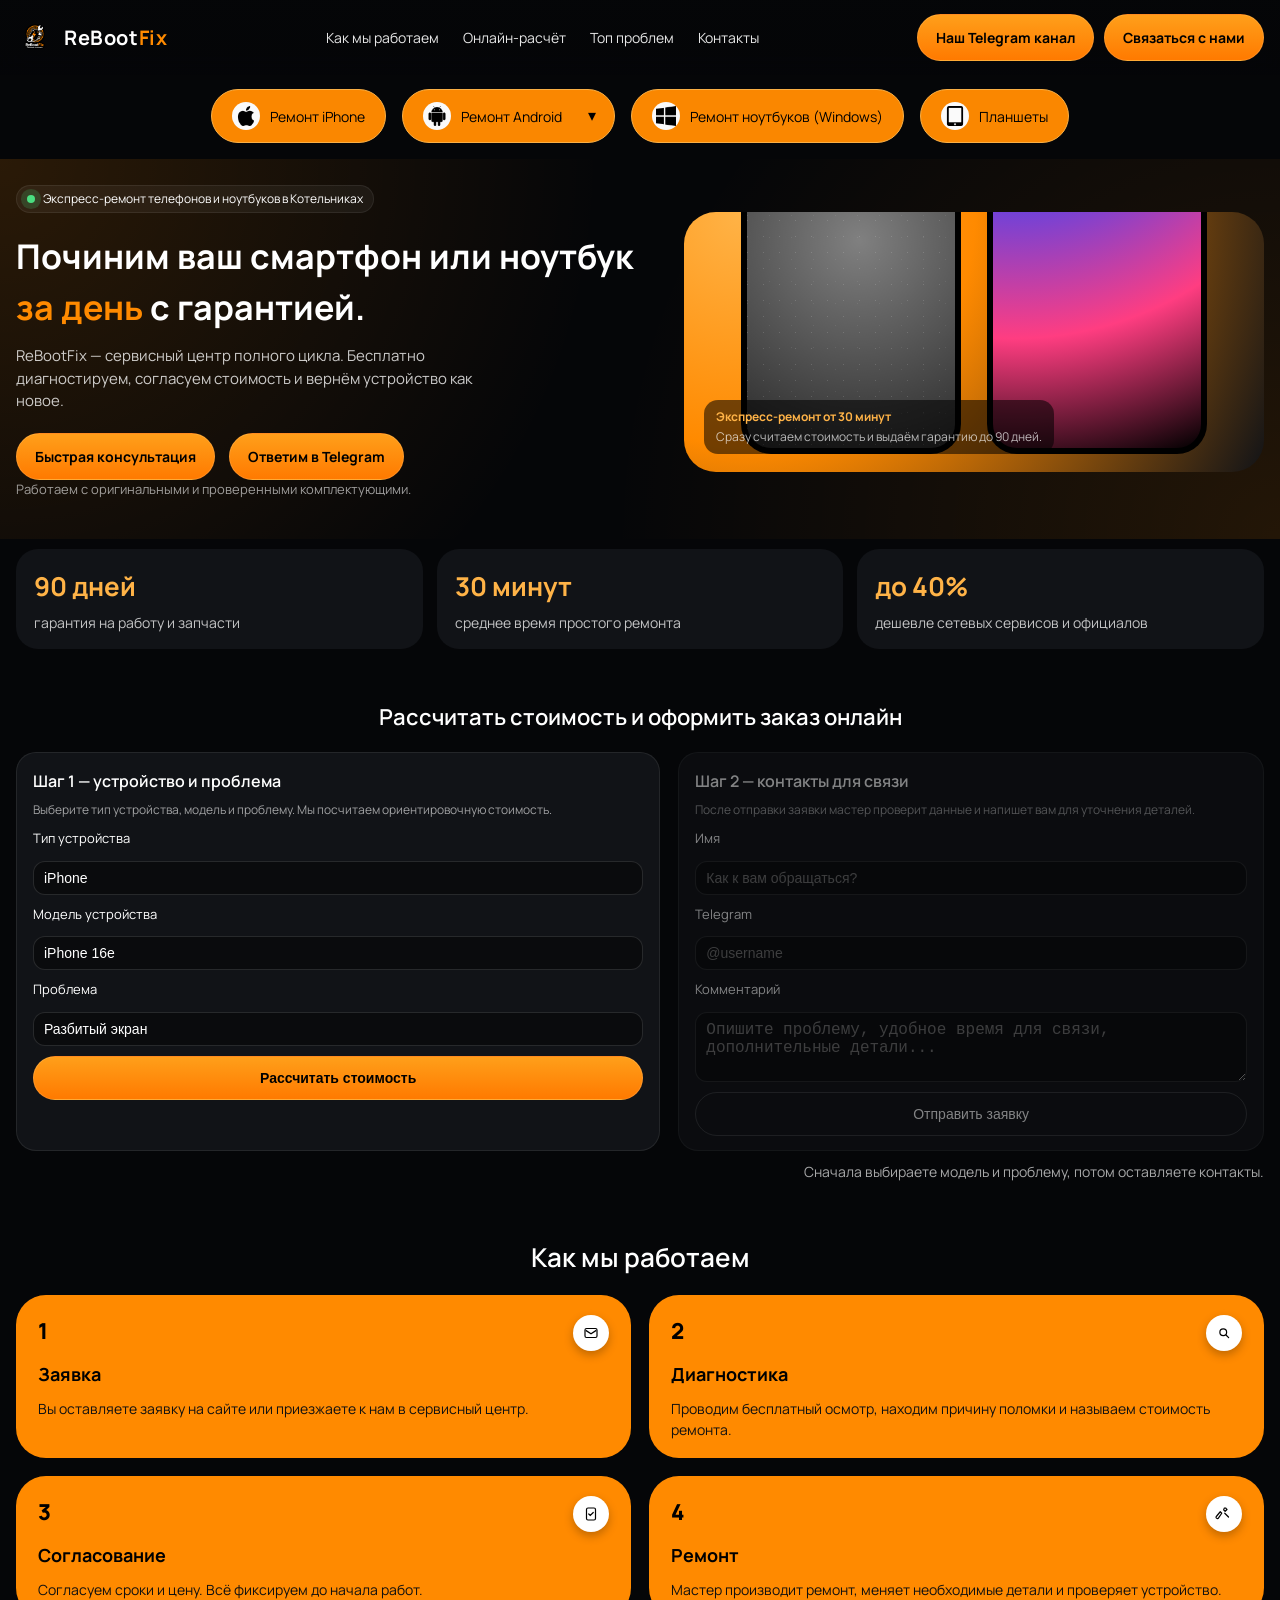
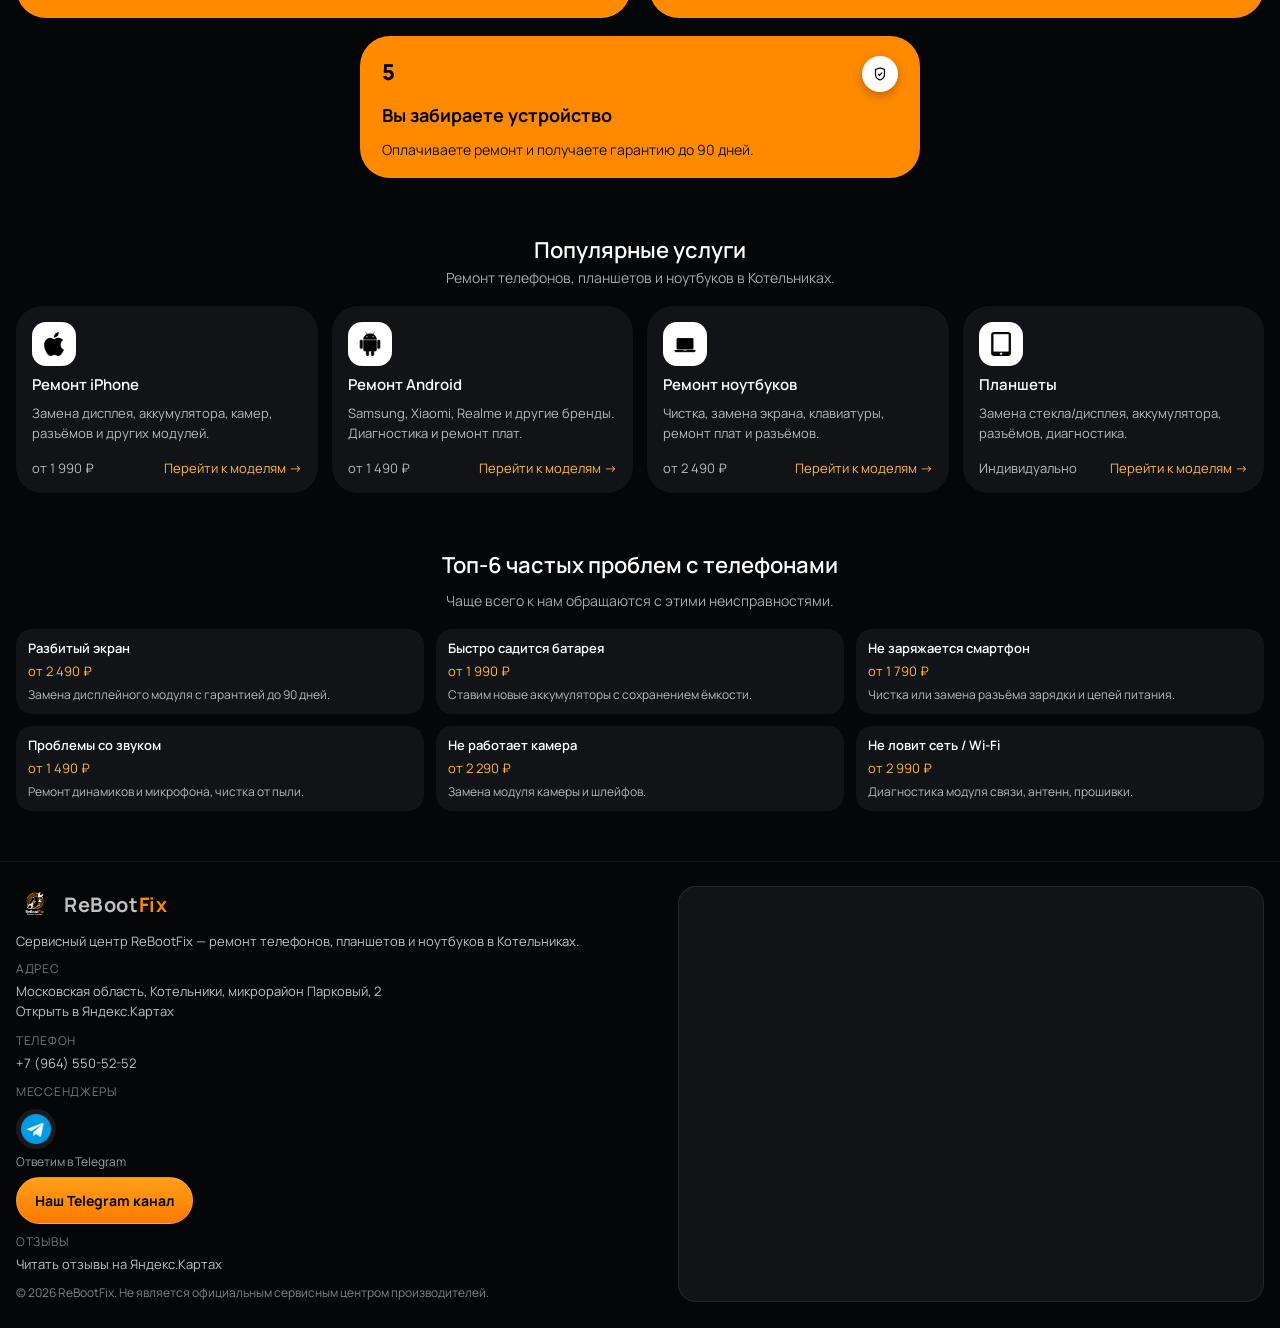
==== index.html @ cfbf6263 "Add files via upload" ====
<!DOCTYPE html>

<html lang="ru">
<head>
    <meta name="viewport" content="width=device-width, initial-scale=1, viewport-fit=cover"> <meta charset="utf-8"/> <title>ReBootFix — ремонт техники в Котельниках</title> <meta content="width=device-width, initial-scale=1" name="viewport"/>
    <link rel="preconnect" href="https://fonts.googleapis.com">
    <link rel="preconnect" href="https://fonts.gstatic.com" crossorigin>
    <link href="https://fonts.googleapis.com/css2?family=Manrope:wght@400;500;600;700;800&display=swap" rel="stylesheet">
    <link href="style_edited.css" rel="stylesheet"/>
</head>
<body class="page"> <header class="header"> <div class="container header__inner">
<a class="logo" href="index.html"> <div class="logo__icon"> <img alt="ReBootFix" src="logo-rebootfix-black.png" class="header__logo-img"/> </div> <div class="logo__text">ReBoot<span>Fix</span></div>
</a> <nav class="nav"> <a class="nav__link" href="#steps">Как мы работаем</a> <a class="nav__link" href="#order">Онлайн-расчёт</a> <a class="nav__link" href="#issues">Топ проблем</a> <a class="nav__link" href="#contacts">Контакты</a> </nav> <div class="header__actions"> <a class="btn btn--primary" href="https://t.me/ReBootFix" rel="noopener" target="_blank">Наш Telegram канал</a> <a class="btn btn--primary" href="#contacts">Связаться с нами</a> </div> </div>
</header> <!-- ЧИПСЫ РАЗДЕЛОВ -->
<div class="chips">
<div class="container">
<div class="chips__scroll">
<a class="chip" href="iphone.html"><span class="chip__icon"><img alt="" class="chip__img" src="icon-apple.png"/></span>Ремонт iPhone</a>
<div class="chip chip--dropdown" id="androidChip" role="navigation" aria-label="Ремонт Android">
  <a class="chip__main" href="android.html">
    <span class="chip__icon"><img alt="" class="chip__img" src="icon-android.png"/></span>
    Ремонт Android
  </a>
  <button class="chip__toggle" type="button" aria-haspopup="true" aria-expanded="false" aria-controls="androidChipMenu">▾</button>
  <div class="chip__menu" id="androidChipMenu" aria-hidden="true">
    <a class="chip__item" href="android.html?brand=samsung">Samsung</a>
    <a class="chip__item" href="android.html?brand=honor">Honor</a>
    <a class="chip__item" href="android.html?brand=xiaomi">Xiaomi</a>
    <a class="chip__item" href="android.html?brand=huawei">Huawei</a>
  </div>
</div>
<a class="chip" href="laptops.html"><span class="chip__icon"><img alt="" class="chip__img" src="icon-windows2.png"/></span>Ремонт ноутбуков (Windows)</a>
<a class="chip" href="tablets.html"><span class="chip__icon"><img alt="" class="chip__img" src="icon-tablet2.png"/></span>Планшеты</a>
</div>
</div>
</div>
<!-- HERO -->
<section class="hero"> <div class="container hero__inner"> <div> <div class="hero__badge"> <span class="hero__badge-dot"></span> Экспресс-ремонт телефонов и ноутбуков в Котельниках </div> <h1> Починим ваш смартфон или ноутбук <span>за день</span> с гарантией. </h1> <p class="hero__text"> ReBootFix — сервисный центр полного цикла. Бесплатно диагностируем, согласуем стоимость и вернём устройство как новое. </p> <div class="hero__actions"> <a class="btn btn--primary" href="#order">Быстрая консультация</a> <a class="btn btn--primary tg-big-btn" href="https://t.me/ReBootFix" rel="noopener" target="_blank">Ответим в Telegram</a> </div> <p class="hero__note">Работаем с оригинальными и проверенными комплектующими.</p> </div> <div class="hero__image"> <div class="hero__phone-wrap"> <div class="phone phone--broken"> <div class="phone__screen"></div> <div class="phone__notch"></div> </div> <div class="phone phone--clean"> <div class="phone__screen"></div> <div class="phone__notch"></div> </div> </div> <div class="hero__badge-card"> <strong>Экспресс-ремонт от 30 минут</strong> <span>Сразу считаем стоимость и выдаём гарантию до 90 дней.</span> </div> </div> </div>
</section> <!-- STATS -->
<section class="stats"> <div class="container stats__grid"> <div class="stat"> <div class="stat__value">90 дней</div> <div class="stat__label">гарантия на работу и запчасти</div> </div> <div class="stat"> <div class="stat__value">30 минут</div> <div class="stat__label">среднее время простого ремонта</div> </div> <div class="stat"> <div class="stat__value">до 40%</div> <div class="stat__label">дешевле сетевых сервисов и официалов</div> </div> </div>
</section> <!-- ОНЛАЙН-РАСЧЁТ -->
<section class="section" id="order">
  <div class="container">
    <div class="section__header">
      <div class="section__title">Рассчитать стоимость и оформить заказ онлайн</div>
    </div>

    <div class="flex-2">
      <!-- Шаг 1 -->
      <div class="form-card">
        <div class="form-card__title">Шаг 1 — устройство и проблема</div>
        <p class="form-hint">Выберите тип устройства, модель и проблему. Мы посчитаем ориентировочную стоимость.</p>

        <div class="form-row">
          <label class="form-label" for="order-type">Тип устройства</label>
          <select class="select" id="order-type">
            <option value="iphone">iPhone</option>
            <option value="android">Android смартфон</option>
            <option value="laptop">Ноутбук (Windows)</option>
            <option value="tablet">Планшет</option>
          </select>
        </div>

        <div class="form-row">
          <label class="form-label" for="order-model">Модель устройства</label>
          <select class="select" id="order-model"></select>
        </div>

        <div class="form-row">
          <label class="form-label" for="order-problem">Проблема</label>
          <select class="select" id="order-problem">
            <option value="screen">Разбитый экран</option>
            <option value="battery">Быстро садится батарея</option>
            <option value="port">Не заряжается / разъём</option>
            <option value="sound">Проблемы со звуком</option>
            <option value="other">Другое</option>
          </select>
        </div>

        <div class="form-row">
          <button class="btn btn--primary" id="order-calc-btn">Рассчитать стоимость</button>
          <div class="form-result" id="order-price-text"></div>
        </div>
      </div>

      <!-- Шаг 2 -->
      <div class="form-card form-card--disabled" id="order-contact-card">
        <div class="form-card__title">Шаг 2 — контакты для связи</div>
        <p class="form-hint">После отправки заявки мастер проверит данные и напишет вам для уточнения деталей.</p>

        <div class="order-summary" id="order-summary"></div>

        <form id="order-contact-form">
          <div class="form-row">
            <label class="form-label" for="order-name">Имя</label>
            <input class="input" id="order-name" placeholder="Как к вам обращаться?" />
          </div>

          <div class="form-row">
            <label class="form-label" for="order-telegram">Telegram</label>
            <input class="input" id="order-telegram" placeholder="@username" autocomplete="off" inputmode="text" />
          </div>

          <div class="form-row">
            <label class="form-label" for="order-comment">Комментарий</label>
            <textarea id="order-comment" placeholder="Опишите проблему, удобное время для связи, дополнительные детали..."></textarea>
          </div>

          <div class="form-row">
            <button class="btn btn--outline" id="order-submit-btn">Отправить заявку</button>
            <div class="order-success" id="order-success">Заявка передана мастеру. Мы свяжемся с вами в ближайшее время.</div>
          </div>
        </form>
      </div>
    </div>

    <div class="order-subnote"><span>Сначала выбираете модель и проблему, потом оставляете контакты.</span></div>
  </div>
</section>
<!-- КАК МЫ РАБОТАЕМ -->
<section class="section section-steps" id="steps"> <div class="container"> <div class="section__header"> <div class="section__title">Как мы работаем</div> </div> <div class="steps-grid"> <div class="step-card"> <div class="step-card__top"> <span>1</span> <div class="step-card__icon"> <svg viewbox="0 0 24 24"> <rect fill="none" height="12" rx="2" stroke-width="1.6" width="16" x="4" y="6"></rect> <path d="M5 8.5 12 13l7-4.5" fill="none" stroke-width="1.6"></path> </svg> </div> </div> <div class="step-card__title">Заявка</div> <div class="step-card__text"> Вы оставляете заявку на сайте или приезжаете к нам в сервисный центр. </div> </div> <div class="step-card"> <div class="step-card__top"> <span>2</span> <div class="step-card__icon"> <svg viewbox="0 0 24 24"> <circle cx="11" cy="11" fill="none" r="4.5" stroke-width="1.6"></circle> <path d="m15 15 3.2 3.2" fill="none" stroke-linecap="round" stroke-width="1.6"></path> </svg> </div> </div> <div class="step-card__title">Диагностика</div> <div class="step-card__text"> Проводим бесплатный осмотр, находим причину поломки и называем стоимость ремонта. </div> </div> <div class="step-card"> <div class="step-card__top"> <span>3</span> <div class="step-card__icon"> <svg viewbox="0 0 24 24"> <rect fill="none" height="16" rx="2" stroke-width="1.6" width="12" x="6" y="4"></rect> <path d="m9 12 2 2 4-4" fill="none" stroke-linecap="round" stroke-width="1.6"></path> </svg> </div> </div> <div class="step-card__title">Согласование</div> <div class="step-card__text"> Согласуем сроки и цену. Всё фиксируем до начала работ. </div> </div> <div class="step-card"> <div class="step-card__top"> <span>4</span> <div class="step-card__icon"> <svg viewbox="0 0 24 24"> <path d="M14.5 4.5 16 6l-2.5 2.5-2-2L12.5 4h2zM7 9l2 2-4.5 6.5a1.5 1.5 0 0 1-2.1.3l-.7-.7a1.5 1.5 0 0 1 .3-2.1L7 9z" fill="none" stroke-linejoin="round" stroke-width="1.6"></path> <path d="M13 11 18 16" fill="none" stroke-linecap="round" stroke-width="1.6"></path> </svg> </div> </div> <div class="step-card__title">Ремонт</div> <div class="step-card__text"> Мастер производит ремонт, меняет необходимые детали и проверяет устройство. </div> </div> <div class="step-card"> <div class="step-card__top"> <span>5</span> <div class="step-card__icon"> <svg viewbox="0 0 24 24"> <path d="M12 4 6 6v6.5c0 3.1 2.1 5.9 6 7.5 3.9-1.6 6-4.4 6-7.5V6L12 4z" fill="none" stroke-width="1.6"></path> <path d="m9.5 12.2 1.7 1.7 3.3-3.3" fill="none" stroke-linecap="round" stroke-width="1.6"></path> </svg> </div> </div> <div class="step-card__title">Вы забираете устройство</div> <div class="step-card__text"> Оплачиваете ремонт и получаете гарантию до 90 дней. </div> </div> </div> </div>
</section> <!-- ПОПУЛЯРНЫЕ УСЛУГИ -->
<section class="section section--popular">
<div class="container">
<div class="section__header">
<div>
<div class="section__title">Популярные услуги</div>
<div class="section__subtitle">Ремонт телефонов, планшетов и ноутбуков в Котельниках.</div>
</div>
</div>
<div class="grid-4">
<div class="card">
<div aria-hidden="true" class="card__icon card__icon--logo"><img alt="" class="card__img" src="icon-apple.png"/></div>
<div class="card__title">Ремонт iPhone</div>
<div class="card__text">Замена дисплея, аккумулятора, камер, разъёмов и других модулей.</div>
<div class="card__footer">
<span>от 1 990 ₽</span>
<a class="card__link" href="iphone.html">Перейти к моделям →</a>
</div>
</div>
<div class="card">
<div aria-hidden="true" class="card__icon card__icon--logo"><img alt="" class="card__img" src="icon-android.png"/></div>
<div class="card__title">Ремонт Android</div>
<div class="card__text">Samsung, Xiaomi, Realme и другие бренды. Диагностика и ремонт плат.</div>
<div class="card__footer">
<span>от 1 490 ₽</span>
<a class="card__link" href="android.html">Перейти к моделям →</a>
</div>
</div>
<div class="card">
<div aria-hidden="true" class="card__icon card__icon--logo"><img alt="" class="card__img" src="icon-laptop.png"/></div>
<div class="card__title">Ремонт ноутбуков</div>
<div class="card__text">Чистка, замена экрана, клавиатуры, ремонт плат и разъёмов.</div>
<div class="card__footer">
<span>от 2 490 ₽</span>
<a class="card__link" href="laptops.html">Перейти к моделям →</a>
</div>
</div>
<div class="card">
<div aria-hidden="true" class="card__icon card__icon--logo"><img alt="" class="card__img" src="icon-tablet2.png"/></div>
<div class="card__title">Планшеты</div>
<div class="card__text">Замена стекла/дисплея, аккумулятора, разъёмов, диагностика.</div>
<div class="card__footer">
<span>Индивидуально</span>
<a class="card__link" href="tablets.html">Перейти к моделям →</a>
</div>
</div>
</div>
</div>
</section> <!-- ТОП-6 ПРОБЛЕМ -->
<section class="section" id="issues"> <div class="container"> <div class="section__header"> <div class="section__title">Топ-6 частых проблем с телефонами</div> <div class="section__subtitle">Чаще всего к нам обращаются с этими неисправностями.</div> </div> <div class="issues"> <div class="issue"> <div class="issue__title">Разбитый экран</div> <div class="issue__price">от 2 490 ₽</div> <div class="issue__note">Замена дисплейного модуля с гарантией до 90 дней.</div> </div> <div class="issue"> <div class="issue__title">Быстро садится батарея</div> <div class="issue__price">от 1 990 ₽</div> <div class="issue__note">Ставим новые аккумуляторы с сохранением ёмкости.</div> </div> <div class="issue"> <div class="issue__title">Не заряжается смартфон</div> <div class="issue__price">от 1 790 ₽</div> <div class="issue__note">Чистка или замена разъёма зарядки и цепей питания.</div> </div> <div class="issue"> <div class="issue__title">Проблемы со звуком</div> <div class="issue__price">от 1 490 ₽</div> <div class="issue__note">Ремонт динамиков и микрофона, чистка от пыли.</div> </div> <div class="issue"> <div class="issue__title">Не работает камера</div> <div class="issue__price">от 2 290 ₽</div> <div class="issue__note">Замена модуля камеры и шлейфов.</div> </div> <div class="issue"> <div class="issue__title">Не ловит сеть / Wi-Fi</div> <div class="issue__price">от 2 990 ₽</div> <div class="issue__note">Диагностика модуля связи, антенн, прошивки.</div> </div> </div> </div>
</section> <!-- FOOTER -->
<footer class="footer" id="contacts"> <div class="container footer__inner"> <div> <div class="logo"> <div class="logo__icon"> <img alt="ReBootFix" src="logo-rebootfix-black.png"/> </div> <div class="logo__text">ReBoot<span>Fix</span></div> </div> <div class="footer__row"> Сервисный центр ReBootFix — ремонт телефонов, планшетов и ноутбуков в Котельниках. </div> <div class="footer__row"> <span class="footer__label">Адрес</span><br/> Московская область, Котельники, микрорайон Парковый, 2<br/> <a href="https://yandex.ru/maps/org/rebootfix/221005671210?si=v9nre5a27yj263veqmcjpbkttr" target="_blank"> Открыть в Яндекс.Картах </a> </div> <div class="footer__row footer__contacts"> <div> <span class="footer__label">Телефон</span><br/> <a href="tel:+79645505252">+7 (964) 550-52-52</a> </div> <div> <span class="footer__label">Мессенджеры</span><br/> <div class="messengers-row"><a aria-label="Telegram" class="messenger" href="https://t.me/ReBootFix" target="_blank"><img alt="Telegram" src="icon-telegram.png"/></a></div><div class="messengers-note">Ответим в Telegram</div><div class="tgk-link"><a class="btn btn--primary" href="https://t.me/ReBootFix" rel="noopener" target="_blank">Наш Telegram канал</a></div> </div> <div> <span class="footer__label">Отзывы</span><br/> <a href="https://yandex.ru/maps/org/rebootfix/221005671210?si=v9nre5a27yj263veqmcjpbkttr" target="_blank"> Читать отзывы на Яндекс.Картах </a> </div> </div> <div class="footer__row" style="margin-top:10px;font-size:12px;color:rgba(255,255,255,0.5);"> © <span id="year"></span> ReBootFix. Не является официальным сервисным центром производителей. </div> </div> <div class="footer__map"> <iframe allowfullscreen="true" frameborder="0" height="260" src="https://yandex.ru/map-widget/v1/?ll=37.874329,55.658332&amp;z=17&amp;pt=37.874329,55.658332,pm2rdm&amp;l=map" style="border:0;" width="100%"> </iframe>
</div> </div></footer> <script src="device-data.js"></script>
<script>
  // year in footer
  document.getElementById('year').textContent = new Date().getFullYear();

  // active chip (visual only)
  document.querySelectorAll('.chip').forEach(function (chip) {
    chip.addEventListener('click', function () {
      document.querySelectorAll('.chip').forEach(function (c) {
        c.classList.remove('chip--active');
      });
      this.classList.add('chip--active');
    });
  });


  // Android chip dropdown (open on click on the whole chip)
  function setupAndroidChipDropdown(){
    var chip = document.getElementById('androidChip');
    if(!chip) return;
    var main = chip.querySelector('.chip__main');
    var toggle = chip.querySelector('.chip__toggle');
    var menu = chip.querySelector('.chip__menu');
    if(!main || !toggle || !menu) return;

    function open(){
      chip.classList.add('is-open');
      menu.classList.add('is-open');
      toggle.setAttribute('aria-expanded','true');
      menu.setAttribute('aria-hidden','false');
    }
    function close(){
      chip.classList.remove('is-open');
      menu.classList.remove('is-open');
      toggle.setAttribute('aria-expanded','false');
      menu.setAttribute('aria-hidden','true');
    }
    function isOpen(){
      return menu.classList.contains('is-open');
    }

    function onTriggerClick(e){
      if(e.target && e.target.closest && (e.target.closest('.chip__item') || e.target.closest('.chip__menu'))) return;
      // вместо перехода по ссылке — открываем список брендов
      e.preventDefault();
      e.stopPropagation();
      if(isOpen()) close(); else open();
    }

    main.addEventListener('click', onTriggerClick);
    toggle.addEventListener('click', onTriggerClick);

    // кликабельна вся область кнопки
    chip.addEventListener('click', function(e){
      if(e.target.closest('.chip__menu') || e.target.closest('.chip__item')) return;
      onTriggerClick(e);
    });

    document.addEventListener('click', function(e){
      if(!chip.contains(e.target)) close();
    });
    document.addEventListener('keydown', function(e){
      if(e.key === 'Escape') close();
    });
  }

  setupAndroidChipDropdown();
  // models for calculator (from device-data.js)
  function getDeviceOptions(type) {
    const d = window.DEVICE_DATA || {};

    if (type === 'iphone') {
      return (d.iphone && d.iphone.models || []).map(m => ({ value: m.modelKey, label: m.modelName }));
    }

    if (type === 'android') {
      const brands = ['samsung', 'honor', 'xiaomi', 'huawei'];
      const out = [];
      brands.forEach(bk => {
        const b = d[bk];
        (b && b.models || []).forEach(m => {
          out.push({ value: m.modelKey, label: (b.brand + ' ' + m.modelName) });
        });
      });
      return out;
    }

    if (type === 'tablet') {
      return (d.ipad && d.ipad.models || []).map(m => ({ value: m.modelKey, label: m.modelName }));
    }

    if (type === 'laptop') {
      return (d.laptops && d.laptops.models || []).map(m => ({ value: m.modelKey, label: m.modelName }));
    }

    return [];
  }

  const orderTypeEl = document.getElementById('order-type');
  const orderModelEl = document.getElementById('order-model');

  function refillModels() {
    if (!orderTypeEl || !orderModelEl) return;
    const opts = getDeviceOptions(orderTypeEl.value);
    orderModelEl.innerHTML = '';
    opts.forEach(o => {
      const op = document.createElement('option');
      op.value = o.value;
      op.textContent = o.label;
      orderModelEl.appendChild(op);
    });
  }

  document.addEventListener('DOMContentLoaded', function () {
    refillModels();
    if (orderTypeEl) orderTypeEl.addEventListener('change', refillModels);
  });

  const priceMap = {
    iphone: { screen: [4500, 9000], battery: [2500, 4500], port: [2500, 4000], sound: [2000, 3500], other: [2500, 7000] },
    android: { screen: [3500, 8000], battery: [2000, 4000], port: [2000, 3500], sound: [1800, 3000], other: [2000, 6500] },
    laptop: { screen: [6000, 14000], battery: [3500, 8000], port: [2500, 6000], sound: [2500, 4500], other: [3000, 12000] },
    tablet: { screen: [4000, 9000], battery: [2500, 5000], port: [2200, 3800], sound: [2000, 3200], other: [2500, 7000] }
  };

  const orderPriceText = document.getElementById('order-price-text');
  const orderContactCard = document.getElementById('order-contact-card');
  const orderSummary = document.getElementById('order-summary');

  document.getElementById('order-calc-btn')?.addEventListener('click', function (e) {
    e.preventDefault();

    const type = orderTypeEl.value;
    const model = orderModelEl.value;

    const problemEl = document.getElementById('order-problem');
    const problem = problemEl.value;
    const problemText = problemEl.options[problemEl.selectedIndex].text;

    const rangesForType = priceMap[type] || priceMap.iphone;
    const range = rangesForType[problem] || rangesForType.other;
    const [min, max] = range;

    orderPriceText.textContent = `Ориентировочная стоимость: от ${min.toLocaleString('ru-RU')} до ${max.toLocaleString('ru-RU')} ₽. Точную цену назовём после диагностики.`;
    orderContactCard.classList.remove('form-card--disabled');
    orderSummary.textContent = `Модель: ${model}. Проблема: ${problemText}.`;
  });

  const orderForm = document.getElementById('order-contact-form');
  const orderSuccess = document.getElementById('order-success');

  orderForm?.addEventListener('submit', function (e) {
    e.preventDefault();
    orderSuccess.style.display = 'block';
  });
</script> </body>
</html>
---- style_edited.css ----
:root {
      --bg-dark: #050608;
      --bg-dark-soft: #111317;
      --accent: #ff8a00;
      --accent-soft: #ffb347;
      --text-main: #ffffff;
      --border-soft: rgba(255, 255, 255, 0.08);
      --radius-pill: 999px;
      --shadow-soft: 0 16px 40px rgba(0, 0, 0, 0.45);
    }

    * { box-sizing: border-box; margin: 0; padding: 0; }

    body {
      font-family: "Manrope", system-ui, -apple-system, BlinkMacSystemFont, "Segoe UI", Roboto, Arial, sans-serif;
      background: var(--bg-dark);
      color: var(--text-main);
      line-height: 1.5;
    }

    img { max-width: 100%; display: block; }
    a   { color: inherit; text-decoration: none; }

    .container {
      width: 100%;
      max-width: 1280px;
      margin: 0 auto;
      padding: 0 20px;
    }

    .page { min-height: 100vh; }

    /* HEADER */

    .header {
      position: sticky;
      top: 0;
      z-index: 20;
      backdrop-filter: blur(16px);
      background: linear-gradient(to bottom, rgba(5,6,8,0.96), rgba(5,6,8,0.85));
      border-bottom: none;
      }

    .header__inner {
      display: flex;
      align-items: center;
      justify-content: space-between;
      padding: 14px 0;
      gap: 16px;
    }

    .logo {
      display: flex;
      align-items: center;
      gap: 10px;
      font-weight: 700;
      font-size: 20px;
      letter-spacing: 0.03em;
    }

    .logo__icon {
      width: 38px;
      height: 38px;
      border-radius: 12px;
      background: transparent;
      border: 2px solid #000;
      display: flex;
      align-items: center;
      justify-content: center;
      overflow: hidden;
    }

    .logo__icon img {
      width: 100%;
      height: 100%;
      object-fit: contain;
      /* лёгкая "обводка" вокруг логотипа на любом фоне */
      filter:
        drop-shadow(1px 0 0 #000)
        drop-shadow(-1px 0 0 #000)
        drop-shadow(0 1px 0 #000)
        drop-shadow(0 -1px 0 #000);
    }

    .logo__text span { color: var(--accent); }

    .nav {
      display: flex;
      align-items: center;
      gap: 20px;
      font-size: 14px;
    }

    .nav__link {
      padding: 6px 2px;
      position: relative;
      opacity: 0.9;
    }

    .nav__link::after {
      content: "";
      position: absolute;
      left: 0;
      bottom: 0;
      width: 100%;
      height: 2px;
      border-radius: 999px;
      background: var(--accent);
      transform: scaleX(0);
      transform-origin: center;
      transition: transform 0.2s ease;
    }

    .nav__link:hover::after { transform: scaleX(1); }

    .header__actions {
      display: flex;
      align-items: center;
      gap: 10px;
    }

    .btn {
      border: none;
      cursor: pointer;
      border-radius: var(--radius-pill);
      padding: 9px 20px;
      font-size: 14px;
      font-weight: 500;
      transition: all 0.18s ease-out;
      white-space: nowrap;
      display: inline-flex;
      align-items: center;
      justify-content: center;
    }

    /* убираем неровную подсветку при клике/фокусе (показываем только при hover) */
    .btn:focus { outline: none; box-shadow: none; }
    .btn:active { box-shadow: none; transform: none; }
    .btn:focus-visible { outline: 2px solid rgba(255,138,0,0.65); outline-offset: 2px; }

    .btn--primary {
      background: linear-gradient(135deg, var(--accent), var(--accent-soft));
      color: #000;
      border: 1px solid rgba(255, 138, 0, 0.55);
      box-shadow: none;
    }

    /* убираем неровную подсветку при клике/фокусе (показываем только при hover) */
    .btn:focus { outline: none; box-shadow: none; }
    .btn:active { box-shadow: none; transform: none; }
    .btn:focus-visible { outline: 2px solid rgba(255,138,0,0.65); outline-offset: 2px; }

    .btn--primary:hover {
      transform: translateY(-1px);
      box-shadow: 0 14px 36px rgba(255, 138, 0, 0.45);
    }

    .btn--outline {
      background: transparent;
      color: var(--text-main);
      border: 1px solid rgba(255,255,255,0.16);
    }

    .btn--outline:hover { background: rgba(255,255,255,0.06); }

    /* ОРАНЖЕВЫЕ РАЗДЕЛЫ (чипсы) */

    .chips {
      padding: 14px 0 8px;
      background: var(--bg-dark);
    }

    .chips__scroll {
      display: flex;
      gap: 16px;
      justify-content: center;
      flex-wrap: wrap;
      overflow-x: visible;
      padding-bottom: 8px;
      scrollbar-width: none;
    }

    @media (max-width: 720px){
      .chips__scroll{
        justify-content: flex-start;
        flex-wrap: nowrap;
        overflow-x: auto;
      }
    }

    .chips__scroll::-webkit-scrollbar { display: none; }

    .chip {
      display: inline-flex;
      align-items: center;
      gap: 10px;
      padding: 12px 20px;
      border-radius: 999px;
      background: var(--accent);
      border: 1px solid var(--accent-soft);
      font-size: 14px;
      white-space: nowrap;
      cursor: pointer;
      opacity: 0.98;
      color: #000;
      transition: all 0.18s ease-out;
      text-decoration: none;
      box-shadow: none;
    }

    /* Dropdown inside chip (Android) */
    .chip--dropdown{ position: relative; padding-right: 8px; }
    .chip--dropdown .chip__main{
      display:inline-flex;
      align-items:center;
      gap:10px;
      text-decoration:none;
      color:#000;
      padding: 0 6px 0 0;
    }
    .chip--dropdown .chip__toggle{
      border:0;
      background:transparent;
      cursor:pointer;
      font-size: 16px;
      line-height: 1;
      padding: 6px 10px;
      border-radius: 999px;
      color:#000;
    }
    .chip--dropdown .chip__toggle:hover{ background: rgba(0,0,0,.08); }
    .chip--dropdown .chip__menu{
      position:absolute;
      top: calc(100% + 10px);
      left: 0;
      min-width: 220px;
      padding: 8px;
      border-radius: 16px;
      background: rgba(15,15,18,.96);
      border: 1px solid rgba(255,255,255,.10);
      box-shadow: 0 18px 40px rgba(0,0,0,.45);
      display:none;
      z-index: 50;
    }
    .chip--dropdown .chip__menu.is-open{ display:block; }
    .chip--dropdown .chip__item{
      display:block;
      padding: 10px 12px;
      border-radius: 12px;
      color: #fff;
      text-decoration:none;
      font-weight: 700;
      font-size: 14px;
    }
    .chip--dropdown .chip__item:hover{ background: rgba(255,255,255,.08); }

    .chip:hover {
      transform: translateY(-1px);
      box-shadow: 0 10px 24px rgba(255,138,0,0.5);
    }

    .chip--active {
      transform: translateY(-1px);
      box-shadow: 0 10px 24px rgba(255,138,0,0.7);
    }

.chip__icon {
  width: 28px;
  height: 28px;
  border-radius: 50%;
  background: #ffffff;
  display: flex;
  align-items: center;
  justify-content: center;
}

.chip__icon svg {
  width: 16px;
  height: 16px;
  display: block;
}


    /* HERO */

    .hero {
      padding: 26px 0 40px;
      background: radial-gradient(circle at top left, rgba(255,138,0,0.15), transparent 45%),
                  radial-gradient(circle at bottom right, rgba(255,138,0,0.12), transparent 50%),
                  var(--bg-dark);
    }

    .hero__inner {
      display: grid;
      grid-template-columns: minmax(0, 1.1fr) minmax(0, 1fr);
      gap: 30px;
      align-items: center;
    }

    .hero__badge {
      display: inline-flex;
      align-items: center;
      gap: 8px;
      padding: 4px 10px;
      border-radius: var(--radius-pill);
      background: rgba(255,255,255,0.05);
      border: 1px solid rgba(255,255,255,0.07);
      font-size: 12px;
    }

    .hero__badge-dot {
      width: 8px;
      height: 8px;
      border-radius: 999px;
      background: #4ade80;
      box-shadow: 0 0 0 6px rgba(74,222,128,0.18);
    }

    .hero h1 {
      margin-top: 18px;
      font-size: clamp(26px, 3vw, 34px);
      font-weight: 700;
    }

    .hero h1 span { color: var(--accent); }

    .hero__text {
      margin-top: 12px;
      font-size: 15px;
      color: rgba(255,255,255,0.78);
      max-width: 460px;
    }

    .hero__actions {
      margin-top: 20px;
      display: flex;
      align-items: center;
      gap: 14px;
      flex-wrap: wrap;
    }

    .hero__note {
      font-size: 13px;
      color: rgba(255,255,255,0.6);
    }

    .hero__pill {
      border-radius: var(--radius-pill);
      padding: 6px 12px;
      background: rgba(0,0,0,0.35);
      border: 1px solid rgba(255,255,255,0.08);
      font-size: 12px;
    }

    .hero__image {
      position: relative;
      border-radius: 32px;
      background: radial-gradient(circle at 10% 0, #ffb347, #ff8a00 40%, #111317 100%);
      padding: 30px 24px;
      box-shadow: none;
      overflow: hidden;
      min-height: 260px;
    }

    .hero__phone-wrap {
      position: absolute;
      inset: 18px 40px;
      display: flex;
      align-items: flex-end;
      justify-content: center;
      gap: 26px;
    }

    .phone {
      position: relative;
      width: 44%;
      max-width: 220px;
      aspect-ratio: 9/19;
      border-radius: 30px;
      background: #000;
      box-shadow: none;
      overflow: hidden;
    }

    .phone__screen {
      position: absolute;
      inset: 6px;
      border-radius: 24px;
      overflow: hidden;
    }

    .phone--broken .phone__screen::before {
      content: "";
      position: absolute;
      inset: 0;
      background:
        linear-gradient(135deg, rgba(255,255,255,0.15) 1px, transparent 0),
        linear-gradient(45deg, rgba(255,255,255,0.08) 1px, transparent 0),
        radial-gradient(circle at 30% 30%, rgba(255,255,255,0.5), transparent 55%);
      background-size: 16px 16px, 22px 22px, 180% 180%;
      mix-blend-mode: screen;
    }

    .phone--clean .phone__screen {
      background: radial-gradient(circle at 10% 0, #131927, #3044ff 32%, #ff3d81 70%, #000);
    }

    .phone__notch {
      position: absolute;
      top: 6px;
      left: 50%;
      transform: translateX(-50%);
      width: 40%;
      height: 8px;
      border-radius: 0 0 999px 999px;
      background: #000;
    }

    .hero__badge-card {
      position: absolute;
      bottom: 18px;
      left: 20px;
      padding: 8px 12px;
      border-radius: 14px;
      background: rgba(0,0,0,0.55);
      border: 1px solid rgba(255,255,255,0.12);
      font-size: 12px;
      display: flex;
      flex-direction: column;
      gap: 2px;
    }

    .hero__badge-card strong { color: var(--accent-soft); }
    .hero__badge-card span   { color: rgba(255,255,255,0.7); }

    /* STATS */

    .stats { padding: 10px 0 26px; }

    .stats__grid {
      display: grid;
      grid-template-columns: repeat(3, minmax(0,1fr));
      gap: 14px;
    }

    .stat {
      border-radius: 22px;
      background: var(--bg-dark-soft);
      padding: 18px 18px 16px;
      border: 1px solid rgba(255,255,255,0.08);
    }

    .stat__value {
      font-size: 26px;
      font-weight: 700;
      color: var(--accent-soft);
    }

    .stat__label {
      margin-top: 6px;
      font-size: 14px;
      color: rgba(255,255,255,0.75);
    }

    /* SECTION */

    section { scroll-margin-top: 80px; }

    .section {
      padding: 26px 0 30px;
    }

    .section__header {
      margin-bottom: 18px;
      display: flex;
      flex-direction: column;
      justify-content: center;
      align-items: center;
      gap: 8px;
      text-align: center;
    }

    .section__title {
      font-size: 22px;
      font-weight: 600;
      text-align: center;
    }

    .section__subtitle {
      font-size: 14px;
      color: rgba(255,255,255,0.65);
      text-align: center;
    }

    /* Specific note under the order cards (right-aligned under step 2) */
    .order-subnote {
      margin-top: 10px;
      font-size: 14px;
      color: rgba(255,255,255,0.65);
      text-align: right;
      display: flex;
      justify-content: flex-end;
    }
    .order-subnote > span {
      max-width: 560px; /* ~width of the right card on desktop */
    }

    /* POPULAR */

    .grid-4 {
      display: grid;
      grid-template-columns: repeat(4, minmax(0,1fr));
      gap: 14px;
    }

    .card {
      border-radius: 20px;
      padding: 16px 16px 14px;
      background: var(--bg-dark-soft);
      border: none;
      display: flex;
      flex-direction: column;
      gap: 8px;
      font-size: 14px;
    }

    .card__icon {
      width: 34px;
      height: 34px;
      border-radius: 14px;
      background: rgba(255,255,255,0.1);
      display: flex;
      align-items: center;
      justify-content: center;
    }

    .card__icon svg {
      width: 18px;
      height: 18px;
      display: block;
    }

    .card__title {
      font-weight: 600;
      font-size: 15px;
    }

    .card__text {
      font-size: 13px;
      color: rgba(255,255,255,0.7);
    }

    .card__footer {
      margin-top: 8px;
      display: flex;
      justify-content: space-between;
      align-items: center;
      font-size: 13px;
      color: rgba(255,255,255,0.7);
    }

    .card__link {
      font-size: 13px;
      color: var(--accent-soft);
      cursor: pointer;
    }

    /* КАК МЫ РАБОТАЕМ — ОРАНЖЕВЫЕ КАРТОЧКИ */

    .section-steps {
      background: var(--bg-dark);
      border-top: none;
      border-bottom: none;
      }

    .section-steps .section__title {
      font-size: 26px;
    }

    .steps-grid {
      display: grid;
      grid-template-columns: repeat(2, minmax(0,1fr));
      gap: 18px;
    }

    .step-card {
      background: var(--accent);
      color: #111111;
      border-radius: 30px;
      padding: 20px 22px 18px;
      box-shadow: none;
      display: flex;
      flex-direction: column;
      gap: 10px;
    }

    .step-card__top {
      display: flex;
      justify-content: space-between;
      align-items: flex-start;
      font-size: 14px;
      color: rgba(0,0,0,0.55);
    }

    .step-card__icon {
      width: 36px;
      height: 36px;
      border-radius: 50%;
      background: #ffffff;
      border: none;
      display: flex;
      align-items: center;
      justify-content: center;
      color: #000;
      box-shadow: 0 4px 10px rgba(0,0,0,0.25);
    }

    .step-card__icon svg {
      width: 18px;
      height: 18px;
      stroke: currentColor;
    }

    .step-card__title {
      font-size: 18px;
      font-weight: 700;
      color: #000;
    }

    .step-card__text {
      font-size: 14px;
      color: #111;
    }

    .steps-grid .step-card:nth-child(5) {
      grid-column: 1 / -1;
    }

    /* NOTE CARD */

    .note-card {
      border-radius: 18px;
      background: rgba(0,0,0,0.4);
      border: 1px solid rgba(255,255,255,0.1);
      padding: 16px;
      font-size: 13px;
      color: rgba(255,255,255,0.8);
    }

    /* ОНЛАЙН-РАСЧЁТ */

    .flex-2 {
      display: grid;
      grid-template-columns: minmax(0,1.1fr) minmax(0,1fr);
      gap: 18px;
    }

    .form-card {
      border-radius: 20px;
      background: var(--bg-dark-soft);
      border: 1px solid rgba(255,255,255,0.08);
      padding: 16px 16px 14px;
      font-size: 14px;
    }

    .form-card__title {
      font-size: 16px;
      font-weight: 600;
      margin-bottom: 8px;
    }

    .form-row {
      display: grid;
      gap: 10px;
      margin-top: 10px;
    }

    .form-label {
      font-size: 13px;
      margin-bottom: 2px;
      display: block;
    }

    .input, .select, textarea {
      width: 100%;
      border-radius: 12px;
      border: 1px solid rgba(255,255,255,0.12);
      background: rgba(0,0,0,0.4);
      padding: 8px 10px;
      font-size: 14px;
      color: var(--text-main);
      outline: none;
    }

    .select { appearance: none; }
    textarea { min-height: 70px; resize: vertical; }

    .form-hint {
      font-size: 12px;
      color: rgba(255,255,255,0.6);
      margin-top: 4px;
    }

    .form-result {
      margin-top: 8px;
      font-size: 13px;
      color: var(--accent-soft);
    }

    .form-card--disabled {
      opacity: 0.5;
      pointer-events: none;
    }

    .order-summary {
      font-size: 13px;
      color: rgba(255,255,255,0.75);
      margin-top: 4px;
    }

    .order-success {
      margin-top: 10px;
      font-size: 14px;
      color: #4ade80;
      display: none;
    }

    /* TOP-6 ПРОБЛЕМ */

    .issues {
      display: grid;
      grid-template-columns: repeat(3, minmax(0,1fr));
      gap: 12px;
    }

    .issue {
      border-radius: 16px;
      background: var(--bg-dark-soft);
      border: none;
      padding: 10px 12px;
      font-size: 13px;
    }

    .issue__title { font-weight: 600; margin-bottom: 4px; }
    .issue__price { color: var(--accent-soft); font-size: 13px; }
    .issue__note  { margin-top: 4px; color: rgba(255,255,255,0.7); font-size: 12px; }

    /* "Не нашли устройство?" callout (models pages) */
    .find-device{
      margin-top: 18px;
      padding: 16px 18px;
      border-radius: 22px;
      border: 1px solid rgba(255,255,255,0.10);
      background: rgba(255,255,255,0.04);
      display: flex;
      align-items: center;
      justify-content: space-between;
      gap: 14px;
    }
    .find-device__title{ font-weight: 800; font-size: 18px; }
    .find-device__sub{ margin-top: 6px; color: rgba(255,255,255,0.72); font-size: 13px; max-width: 620px; }

    @media (max-width: 640px){
      .find-device{ flex-direction: column; align-items: stretch; }
      .find-device .btn{ width: 100%; }
    }

    /* FOOTER */

    .footer {
      padding: 24px 0 26px;
      background: #050608;
      border-top: 1px solid rgba(255,255,255,0.06);
      margin-top: 20px;
    }

    .footer__inner {
      display: grid;
      grid-template-columns: minmax(0,1.1fr) minmax(0,1fr);
      gap: 18px;
      font-size: 13px;
      color: rgba(255,255,255,0.75);
    }

    .footer__map {
      border-radius: 18px;
      overflow: hidden;
      background: #111317;
      border: 1px solid rgba(255,255,255,0.08);
      min-height: 200px;
      display: flex;
      align-items: stretch;
      justify-content: center;
      font-size: 13px;
      color: rgba(255,255,255,0.6);
    }

    .footer__map iframe {
      border: 0;
      width: 100%;
      height: 100%;
    }

    .footer__row { margin-top: 8px; }

    .footer__label {
      font-size: 12px;
      text-transform: uppercase;
      letter-spacing: 0.06em;
      color: rgba(255,255,255,0.45);
      margin-bottom: 4px;
      display: inline-block;
    }

    .footer__contacts {
      margin-top: 10px;
      display: grid;
      gap: 8px;
    }

    /* МЕССЕНДЖЕРЫ */

    .messengers-row {
      display: flex;
      gap: 10px;
      margin-top: 4px;
    }

    .messenger-btn {
      width: 34px;
      height: 34px;
      border-radius: 50%;
      display: inline-flex;
      align-items: center;
      justify-content: center;
      cursor: pointer;
      border: none;
      outline: none;
      transition: transform 0.15s ease, box-shadow 0.15s ease;
    }

    .messenger-btn svg {
      width: 18px;
      height: 18px;
      fill: #fff;
    }

    .messenger-btn--wa {
      background: #25D366;
      box-shadow: 0 4px 10px rgba(37,211,102,0.5);
    }

    .messenger-btn--tg {
      background: #29A9EB;
      box-shadow: 0 4px 10px rgba(41,169,235,0.5);
    }

    .messenger-btn:hover {
      transform: translateY(-1px);
      box-shadow: 0 6px 14px rgba(0,0,0,0.5);
    }

    /* RESPONSIVE */

    @media (max-width: 1100px) {
      .grid-4 {
        grid-template-columns: repeat(2, minmax(0,1fr));
      }
    }

    @media (max-width: 960px) {
      .hero__inner,
      .stats__grid,
      .grid-4,
      .flex-2,
      .footer__inner {
        grid-template-columns: minmax(0,1fr);
      }

      .hero__image { order: -1; }
      .nav { display: none; }

      .steps-grid {
        grid-template-columns: minmax(0,1fr);
      }
    }

    @media (max-width: 640px) {
      .header__inner { padding: 10px 0; }
      .logo { font-size: 18px; }
  /* Make header buttons reachable on mobile */
  .header__inner { flex-wrap: wrap; justify-content: center; }
  .header__actions {
    width: 100%;
    justify-content: center;
    flex-wrap: wrap;
    gap: 8px;
  }
  .header__actions .btn{
    flex: 1 1 160px;
    padding: 10px 14px;
  }
      .hero { padding-top: 18px; }
      .hero__image { border-radius: 26px; padding: 24px 18px; }
      .hero__phone-wrap { inset: 16px 30px; gap: 18px; }
      .card, .form-card, .stat, .issue, .note-card { border-radius: 16px; }
      .steps-grid .step-card:nth-child(5) { grid-column: auto; }
    }

/* Fix: hero phones don't collapse when the right column gets narrow */
.hero__phone-wrap {
  inset: clamp(12px, 2vw, 18px) clamp(16px, 3vw, 40px);
}
.hero__image {
  width: 100%;
}
.phone {
  flex: 0 1 44%;
  min-width: 140px;
}

/* Step 05 centered */
.steps-grid .step-card:nth-child(5) {
  grid-column: 1 / -1;
  justify-self: center;
  width: min(560px, 100%);
}

@media (max-width: 640px) {
  .steps-grid .step-card:nth-child(5) {
    justify-self: stretch;
    width: 100%;
  }
}


/* --- ICONS: image-based (Apple/Android/Laptop/WA/TG) --- */
.chip__icon{width:32px;height:32px}
.chip__icon .chip__img{width:20px;height:20px;object-fit:contain;display:block}
.card__icon{width:38px;height:38px;border-radius:16px}
.card__icon .card__img{width:26px;height:26px;object-fit:contain;display:block}

/* Messengers (img icons) */
.messenger{width:44px;height:44px;border-radius:50%;
  display:inline-flex;align-items:center;justify-content:center;
  border:1px solid rgba(255,255,255,0.12);
  background: rgba(255,255,255,0.06);
  transition: transform 0.15s ease, box-shadow 0.15s ease, background 0.15s ease;
}
.messenger:hover{transform: translateY(-1px); background: rgba(255,255,255,0.09)}
.messenger img{width:24px;height:24px;object-fit:contain;display:block;transform:none}
.messengers-note{font-size:12px;margin-top:4px;color:rgba(255,255,255,0.6)}


/* Популярные услуги: белый фон у иконок */
.section--popular .card__icon{background:#fff; border:1px solid rgba(0,0,0,0.25);}
.section--popular .card__img{width:26px;height:26px;object-fit:contain;display:block;}


/* Убираем подсветку/обводку при клике (оставляем только hover-эффекты) */
.btn:focus-visible,.chip:focus-visible,a:focus-visible,button:focus-visible{outline:none;box-shadow:none;}


.chip__icon{width:28px;height:28px;border-radius:999px;background:#fff;display:flex;align-items:center;justify-content:center;flex:0 0 auto;}
.chip__img{width:18px;height:18px;object-fit:contain;display:block;}


/* Как мы работаем: номер шага крупнее и жирнее */
.step-card__top span{font-weight:800;font-size:18px;letter-spacing:0.5px;}


/* Мессенджеры: иконка полностью в круге */
.messenger-btn{overflow:hidden;width:40px;height:40px;}
.messenger__img{width:70%;height:70%;object-fit:contain;display:block;}
.messengers-row{align-items:center;}

.chip:active{box-shadow:none;transform:none;}


/* Лого: чёрная обводка */
.logo__icon{border-radius:14px; padding:4px; background:transparent; border:2px solid #000;}
.logo__icon img{display:block;border-radius:10px;}

.messenger-btn{background:transparent;border:1px solid rgba(255,255,255,0.18);box-shadow:none;}


/* === tweaks v6 === */
.card__icon--logo{
  background:#fff !important;
  border:0 !important;
}
.card__icon--logo .card__img{
  width:24px;
  height:24px;
  object-fit:contain;
  filter:none;
}

/* Center chip icons better */
.chip__icon{display:inline-flex;align-items:center;justify-content:center;}
.chip__img{width:18px;height:18px;object-fit:contain;display:block;}

/* Remove ugly click/focus glow; show highlight only on hover */
.btn, .chip, .card__link{outline:none;}
.btn:focus, .btn:active, .chip:focus, .chip:active, .card__link:focus, .card__link:active{
  box-shadow:none !important;
  outline:none !important;
}
.btn:focus-visible, .chip:focus-visible, .card__link:focus-visible{
  outline:none !important;
  box-shadow:none !important;
}

/* Steps number: bigger, bolder, and accent */
.step__num{font-weight:800 !important; font-size:22px !important; color:var(--accent) !important;}

/* Messengers: bigger icons, no border ring, keep neat circle */
.messenger{
  width:44px !important;
  height:44px !important;
  border:0 !important;
  box-shadow:none !important;
  background:rgba(255,255,255,0.06) !important;
}
.messenger img{width:26px !important; height:26px !important; object-fit:contain; display:block;}

/* Logo: remove any outline around logo block */
.logo__icon{border:0 !important; box-shadow:none !important; background:transparent !important;}
.logo__icon img{display:block;}


/* === overrides v7 (requested tweaks) === */
/* Logo: bigger, no outline */
.logo__icon{border:0 !important; box-shadow:none !important; background:transparent !important; padding:0 !important;}
.logo__icon img{width:46px !important; height:46px !important; object-fit:contain; border-radius:12px !important; display:block;}
.logo__text{font-size:20px !important;}

/* Popular services: icons on white background */
.section--popular .card__icon--logo{
  width:44px !important;
  height:44px !important;
  border-radius:14px !important;
  background:#fff !important;
  display:flex !important;
  align-items:center !important;
  justify-content:center !important;
}
.section--popular .card__icon--logo .card__img{
  width:24px !important;
  height:24px !important;
}

/* Buttons/chips: no click glow until hover */
.btn, .chip{ -webkit-tap-highlight-color: transparent; }
.btn:focus, .btn:active, .chip:focus, .chip:active{outline:none !important; box-shadow:none !important; transform:none !important;}
.btn:focus-visible, .chip:focus-visible{outline:none !important; box-shadow:none !important;}

/* Steps: numbers bold, larger, pure black */
.step-card__top span{
  font-weight:900 !important;
  font-size:22px !important;
  color:#000 !important;
}

/* Messengers: no border ring, no animation, bigger icons inside circle */
.messenger{
  width:46px !important;
  height:46px !important;
  border:0 !important;
  box-shadow:none !important;
  background:rgba(255,255,255,0.08) !important;
  transition:none !important;
}
.messenger:hover{transform:none !important; background:rgba(255,255,255,0.10) !important;}
.messenger img{
  width:30px !important;
  height:30px !important;
  object-fit:contain !important;
  display:block !important;
}

.tgk-link{margin-top:6px;font-size:12px;}
.tgk-link a{color:rgba(255,255,255,0.8);text-decoration:none;}
.tgk-link a:hover{text-decoration:underline;}


/* Tablets/models cards layout */
.models-section-title{
  font-size: 18px;
  font-weight: 700;
  margin: 18px 0 10px;
  text-align: center;
}

/* Center titles on model pages (override inline styles where present) */
.models-header{
  justify-content: center !important;
  text-align: center;
}
.models-header > div{
  width: 100%;
}
.models-title,
.models-sub{
  text-align: center;
}
.tgrid{
  display:grid;
  grid-template-columns: repeat(3, minmax(0, 1fr));
  gap:16px;
}
@media (max-width: 980px){
  .tgrid{ grid-template-columns: repeat(2, minmax(0, 1fr)); }
}
@media (max-width: 640px){
  .tgrid{ grid-template-columns: 1fr; }
}
.tcard{
  border-radius: 26px;
  padding: 16px 16px 14px;
  background: linear-gradient(180deg, rgba(255,138,0,.98), rgba(255,166,0,.92));
  color:#000;
  box-shadow: 0 18px 50px rgba(0,0,0,.35);
}
.tcard__title{
  font-weight: 800;
  font-size: 18px;
  margin-bottom: 10px;
}
.tcard__line{
  display:flex;
  align-items:center;
  justify-content:space-between;
  gap:12px;
  padding: 10px 0;
  border-bottom: 1px solid rgba(0,0,0,.12);
  font-size: 14px;
}
.tcard__line:last-of-type{ border-bottom:none; }
.tcard__service{ font-weight: 600; }
.tcard__price{ font-weight: 800; }
.tcard__footer{ margin-top: 12px; }
.tcard__btn{
  display:flex;
  align-items:center;
  justify-content:center;
  width:100%;
  border-radius: 999px;
  background:#000;
  color:#fff;
  padding: 10px 16px;
  font-weight: 700;
  text-decoration:none;
  border: 1px solid rgba(255,255,255,0.08);
}
.tcard__btn:hover{
  transform: translateY(-1px);
  box-shadow: 0 14px 36px rgba(0,0,0,0.35);
}



/* FIX: footer messenger icons (prevent giant Telegram icon) */
.messengers-row { display:flex; gap:10px; align-items:center; }
.messengers-row a { flex:0 0 auto; }

.messenger{
  width:40px;
  height:40px;
  min-width:40px;
  min-height:40px;
  max-width:40px;
  max-height:40px;
  border-radius:999px;
  display:inline-flex;
  align-items:center;
  justify-content:center;
  background: rgba(255,255,255,0.08);
  overflow:hidden;
  box-shadow:none;
}
.messenger img{
  width:22px;
  height:22px;
  display:block;
  object-fit:contain;
}
.messenger:focus,
.messenger:active{
  outline:none;
  box-shadow:none;
}



/* Unified orange button for model cards */
.card-btn-orange{
  display:inline-flex;
  align-items:center;
  justify-content:center;
  width:100%;
  padding:14px 18px;
  border-radius:999px;
  background: linear-gradient(180deg,#ff9f1a,#ff7a00);
  color:#000;
  font-weight:600;
  font-size:15px;
  text-decoration:none;
  border:none;
  cursor:pointer;
  box-shadow:0 6px 16px rgba(255,140,0,0.35);
  transition:background .15s ease, box-shadow .15s ease, transform .15s ease;
}
.card-btn-orange:hover{
  background: linear-gradient(180deg,#ffa933,#ff8a1a);
  box-shadow:0 8px 18px rgba(255,140,0,0.45);
}
.card-btn-orange:active{
  transform:translateY(1px);
}



/* Make header CTA orange on all pages */
.btn--primary{
  display:inline-flex;
  align-items:center;
  justify-content:center;
  padding:12px 18px;
  border-radius:999px;
  background: linear-gradient(180deg,#ff9f1a,#ff7a00);
  color:#000 !important;
  font-weight:700;
  text-decoration:none;
  border:1px solid rgba(255,255,255,0.10);
  box-shadow:0 10px 22px rgba(255,140,0,0.35);
}
.btn--primary:hover{
  box-shadow:0 12px 26px rgba(255,140,0,0.45);
}
.btn--primary:focus, .btn--primary:active{
  outline:none;
  box-shadow:0 12px 26px rgba(255,140,0,0.45);
}

/* FIX: consistent 3-column cards layout on all device pages */
.cards-grid{
  display:grid;
  grid-template-columns: repeat(3, minmax(0, 1fr));
  gap:18px;
  align-items:stretch;
}
@media (max-width: 980px){
  .cards-grid{ grid-template-columns: 1fr; }
}
.card{
  border-radius:26px;
}
.card__footer .card-btn-orange{
  width:100%;
}



/* === Buttons: glow ONLY on hover, remove "smudges" === */
.btn,
.btn--primary,
.card-btn-orange{
  box-shadow: none !important;
  filter: none !important;
  text-shadow: none !important;
  transition: transform .15s ease, background .15s ease, box-shadow .15s ease, filter .15s ease;
}

/* keep orange look but no glow until hover */
.btn.btn--primary,
a.btn.btn--primary{
  background: linear-gradient(180deg,#ff9f1a,#ff7a00) !important;
  border: 1px solid rgba(255,255,255,0.12) !important;
}

/* subtle lift + glow on hover only */
.btn:hover,
.btn--primary:hover,
.card-btn-orange:hover{
  box-shadow: 0 12px 26px rgba(255, 140, 0, 0.35) !important;
  transform: translateY(-1px);
}

/* no ugly active/focus rings/glows */
.btn:focus,
.btn:active,
.btn--primary:focus,
.btn--primary:active,
.card-btn-orange:focus,
.card-btn-orange:active{
  outline: none !important;
  box-shadow: none !important;
  transform: translateY(0);
}

/* if there is an :before/:after glow layer, disable it */
.btn::before, .btn::after,
.card-btn-orange::before, .card-btn-orange::after{
  content: none !important;
}



/* === Model cards (dark, like screenshot) === */
.cards-grid{
  display:grid;
  grid-template-columns: repeat(3, minmax(0, 1fr));
  gap:26px;
  align-items:stretch;
}
@media (max-width: 1100px){ .cards-grid{ grid-template-columns: repeat(2, minmax(0,1fr)); } }
@media (max-width: 700px){ .cards-grid{ grid-template-columns: 1fr; } }

.card.model-card{
  background: radial-gradient(120% 140% at 20% 0%, #232323 0%, #111 45%, #0b0b0b 100%);
  border-radius: 22px;
  padding: 22px 22px 18px;
  border: none;
  box-shadow: none;
  display:flex;
  flex-direction:column;
  min-height: 260px;
}

.card.model-card .card__title{
  font-size: 22px;
  font-weight: 800;
  color:#fff;
  margin-bottom: 12px;
}

.card.model-card .card__line{
  display:grid;
  grid-template-columns: 1fr auto;
  gap: 14px;
  align-items:baseline;
  padding: 6px 0;
  border: none;
}

.card.model-card .card__service{
  font-size: 14px;
  line-height: 1.2;
  opacity: .95;
}

.card.model-card .card__price{
  font-size: 14px;
  white-space: nowrap;
  opacity: .95;
}

.card.model-card .card__empty{
  opacity:.7;
  padding: 6px 0 12px;
}

.card.model-card .card__footer{
  margin-top:auto;
  padding-top: 18px;
}

.card-btn-orange{
  display:flex;
  align-items:center;
  justify-content:center;
  gap:8px;
  width:100%;
  border-radius: 999px;
  padding: 14px 16px;
  font-weight: 800;
  background: #ff8a00;
  color:#111;
  border: none;
  text-decoration:none;
  box-shadow: 0 14px 30px rgba(255,138,0,.22);
  transition: transform .18s ease, filter .18s ease;
}
.card-btn-orange:hover{
  transform: translateY(-1px);
  
}

/* === Android brand filter (dropdown) === */
.brand-filter{
  position: relative;
  max-width: 360px;
  margin: 14px 0 14px;
}
.brand-filter__btn{
  width: 100%;
  border: 1px solid rgba(255,255,255,.10);
  background: rgba(10,10,10,.25);
  color: #fff;
  border-radius: 16px;
  padding: 12px 14px;
  display:flex;
  align-items:center;
  justify-content:space-between;
  font-weight: 700;
  cursor:pointer;
}
.brand-filter__menu{
  position:absolute;
  top: calc(100% + 10px);
  left: 0;
  width: 100%;
  background: #fff;
  border-radius: 16px;
  padding: 10px 0;
  box-shadow: 0 22px 50px rgba(0,0,0,.30);
  display:none;
  max-height: 360px;
  overflow:auto;
  z-index: 50;
}
.brand-filter__menu.is-open{ display:block; }
.brand-filter__item{
  width: 100%;
  padding: 12px 14px;
  background: transparent;
  border: none;
  text-align:left;
  cursor:pointer;
  font-weight: 600;
  color:#111;
}
.brand-filter__item:hover{
  background: rgba(0,0,0,.06);
}

/* === Modal list rows (if missing) === */
.services-list .service-row{
  display:grid;
  grid-template-columns: 1fr auto;
  gap: 14px;
  padding: 10px 0;
  border-bottom: 1px solid rgba(255,255,255,.08);
}
.services-list .service-row__name{ opacity:.95; }
.services-list .service-row__price{ white-space:nowrap; font-weight:700; }
.services-empty{ opacity:.8; padding: 8px 0; }


/* === UI cleanup: убираем обводки у карточек/окон (кроме кликабельных кнопок) === */
.card,
.stat,
.hero__badge-card,
.logo__icon,
.models-card,
.model-item{
  border: none !important;
}


/* === Laptop services table (dark) === */
.services-table{
  margin:18px 0 26px;
  border-radius:18px;
  overflow:hidden;
  background:#0b0b0b;
}
.services-table__head{
  display:grid;
  grid-template-columns:1fr 200px 160px 34px;
  gap:14px;
  padding:14px 18px;
  font-size:13px;
  color:rgba(255,255,255,0.65);
  background:#111;
  border-bottom:1px solid rgba(255,255,255,0.08);
}
@media (max-width:800px){
  .services-table__head{grid-template-columns:1fr 140px 120px 30px;}
}
@media (max-width:560px){
  .services-table__head{display:none;}
}
.services-table__row{
  display:grid;
  grid-template-columns:1fr 200px 160px 34px;
  gap:14px;
  align-items:center;
  padding:16px 18px;
  border-top:1px solid rgba(255,255,255,0.08);
}
.services-table__row:hover{background:#121212;}
@media (max-width:800px){
  .services-table__row{grid-template-columns:1fr 140px 120px 30px;}
}
@media (max-width:560px){
  .services-table__row{grid-template-columns:1fr;gap:8px;}
}
.services-table__name{font-weight:700;color:#fff;}
.services-table__price{
  color:#ff8a00;
  font-weight:700;
  display:flex;
  flex-wrap:wrap;
  gap:10px;
  align-items:baseline;
}
.services-table__price .old{
  color:rgba(255,255,255,0.45);
  text-decoration:line-through;
  font-weight:600;
}
.services-table__badge{
  background:#ffb020;
  color:#111;
  font-weight:800;
  font-size:12px;
  padding:4px 10px;
  border-radius:999px;
}
.services-table__time{color:rgba(255,255,255,0.65);font-weight:600;white-space:nowrap;}
.services-table__arrow{color:#ff8a00;font-size:22px;line-height:1;text-align:right;}
@media (max-width:560px){
  .services-table__price{justify-content:flex-start;}
  .services-table__time{white-space:normal;}
}




/* === Base styles for models pages === */
.models-page{padding:28px 0 60px;}
.models-header{display:flex;align-items:center;justify-content:space-between;gap:16px;margin-bottom:18px;}
.models-title{font-size:28px;font-weight:800;}
.models-sub{opacity:.85;margin-top:6px;max-width:720px;}



/* --- Laptops/tablets: 2-column services table (service + price) */
.services-table__head{
  display: grid;
  grid-template-columns: 1fr 220px;
  gap: 16px;
}
.services-table__row{
  display: grid;
  grid-template-columns: 1fr 220px;
  gap: 16px;
  align-items: center;
}
@media (max-width: 680px){
  .services-table__head, .services-table__row{
    grid-template-columns: 1fr 140px;
  }
}


.hero__pill { color: #fff; text-decoration: none; display: inline-flex; align-items: center; gap: 8px; cursor: pointer; }
.hero__pill:hover { background: rgba(0,0,0,0.45); border-color: rgba(255,255,255,0.14); }

}

/* TG button should be same size as primary button */
.tg-big-btn{
  box-shadow: none !important;
}

/* Only show outline on hover (no black hover, no glow) */
.tg-big-btn:hover{
  background: linear-gradient(135deg, var(--accent), var(--accent-soft)) !important;
  color: #000 !important;
  border-color: rgba(255, 255, 255, 0.55) !important;
  box-shadow: none !important;
}

/* Bigger logo in header */
.header__logo-img{
  height: 54px;
  width: auto;
}

@media (max-width: 480px){
  .header__logo-img{ height: 44px; }
}

/* Telegram button: glow only on hover */
.tg-big-btn{
  box-shadow: none !important;
}

.tg-big-btn:hover{
  box-shadow: 0 14px 30px rgba(255,138,0,0.30) !important;
}

/* =========================
   Mobile optimization pack
   ========================= */
html, body { overflow-x: hidden; }
img { max-width: 100%; height: auto; }
.container { padding-left: 16px; padding-right: 16px; }

/* Touch targets */
a, button { -webkit-tap-highlight-color: transparent; }
.btn, .tg-big-btn { min-height: 44px; }

/* Prevent iOS auto-zoom on focus */
input, select, textarea { font-size: 16px; }

/* Header / nav */
@media (max-width: 900px){
  .header { position: sticky; top: 0; z-index: 50; }
  .header__inner { gap: 10px; }
  .header__logo-img { height: 42px; width: auto; }
  .nav { overflow-x: auto; -webkit-overflow-scrolling: touch; }
  .nav::-webkit-scrollbar { display: none; }
}

/* Hero */
@media (max-width: 900px){
  .hero { padding-top: 18px; padding-bottom: 18px; }
  .hero__title { font-size: 28px; line-height: 1.1; }
  .hero__subtitle { font-size: 14px; }
  .hero__actions{
    display: grid;
    grid-template-columns: 1fr;
    gap: 10px;
    align-items: stretch;
  }
  .hero__actions > a, .hero__actions > button { width: 100%; }
}

/* Models grid (iPhone/Android/iPad cards) */
@media (max-width: 1100px){
  .models-grid{ grid-template-columns: repeat(2, minmax(0,1fr)); }
}
@media (max-width: 700px){
  .models-grid{ grid-template-columns: 1fr; gap: 14px; }
  .model-card{ padding: 16px; border-radius: 18px; }
  .model-card__title{ font-size: 18px; }
  .model-card__btn{ padding: 14px 16px; }
}

/* Dropdown/select (Android brand filter etc.) */
@media (max-width: 700px){
  .dropdown, .select, select{
    width: 100%;
    min-height: 44px;
    font-size: 16px;
  }
}

/* Laptops/tablets services list: compact 2-column rows */
@media (max-width: 700px){
  .services-table{ border-radius: 16px; overflow: hidden; }
  .services-table__head{ display:none; }
  .services-row{
    display: grid;
    grid-template-columns: 1fr auto;
    gap: 10px;
    padding: 14px 14px;
  }
  .services-row__name{ font-size: 14px; }
  .services-row__price{ font-size: 14px; white-space: nowrap; }
}

/* Modal */
@media (max-width: 700px){
  .modal__dialog{
    width: calc(100% - 24px);
    margin: 12px;
    border-radius: 18px;
    max-height: 85vh;
  }
  .modal__body{ padding: 14px; }
}

/* Remove shadows from model cards and hero media blocks */
.model-card{ box-shadow: none !important; }
.hero__image{ box-shadow: none !important; }
.phone{ box-shadow: none !important; }
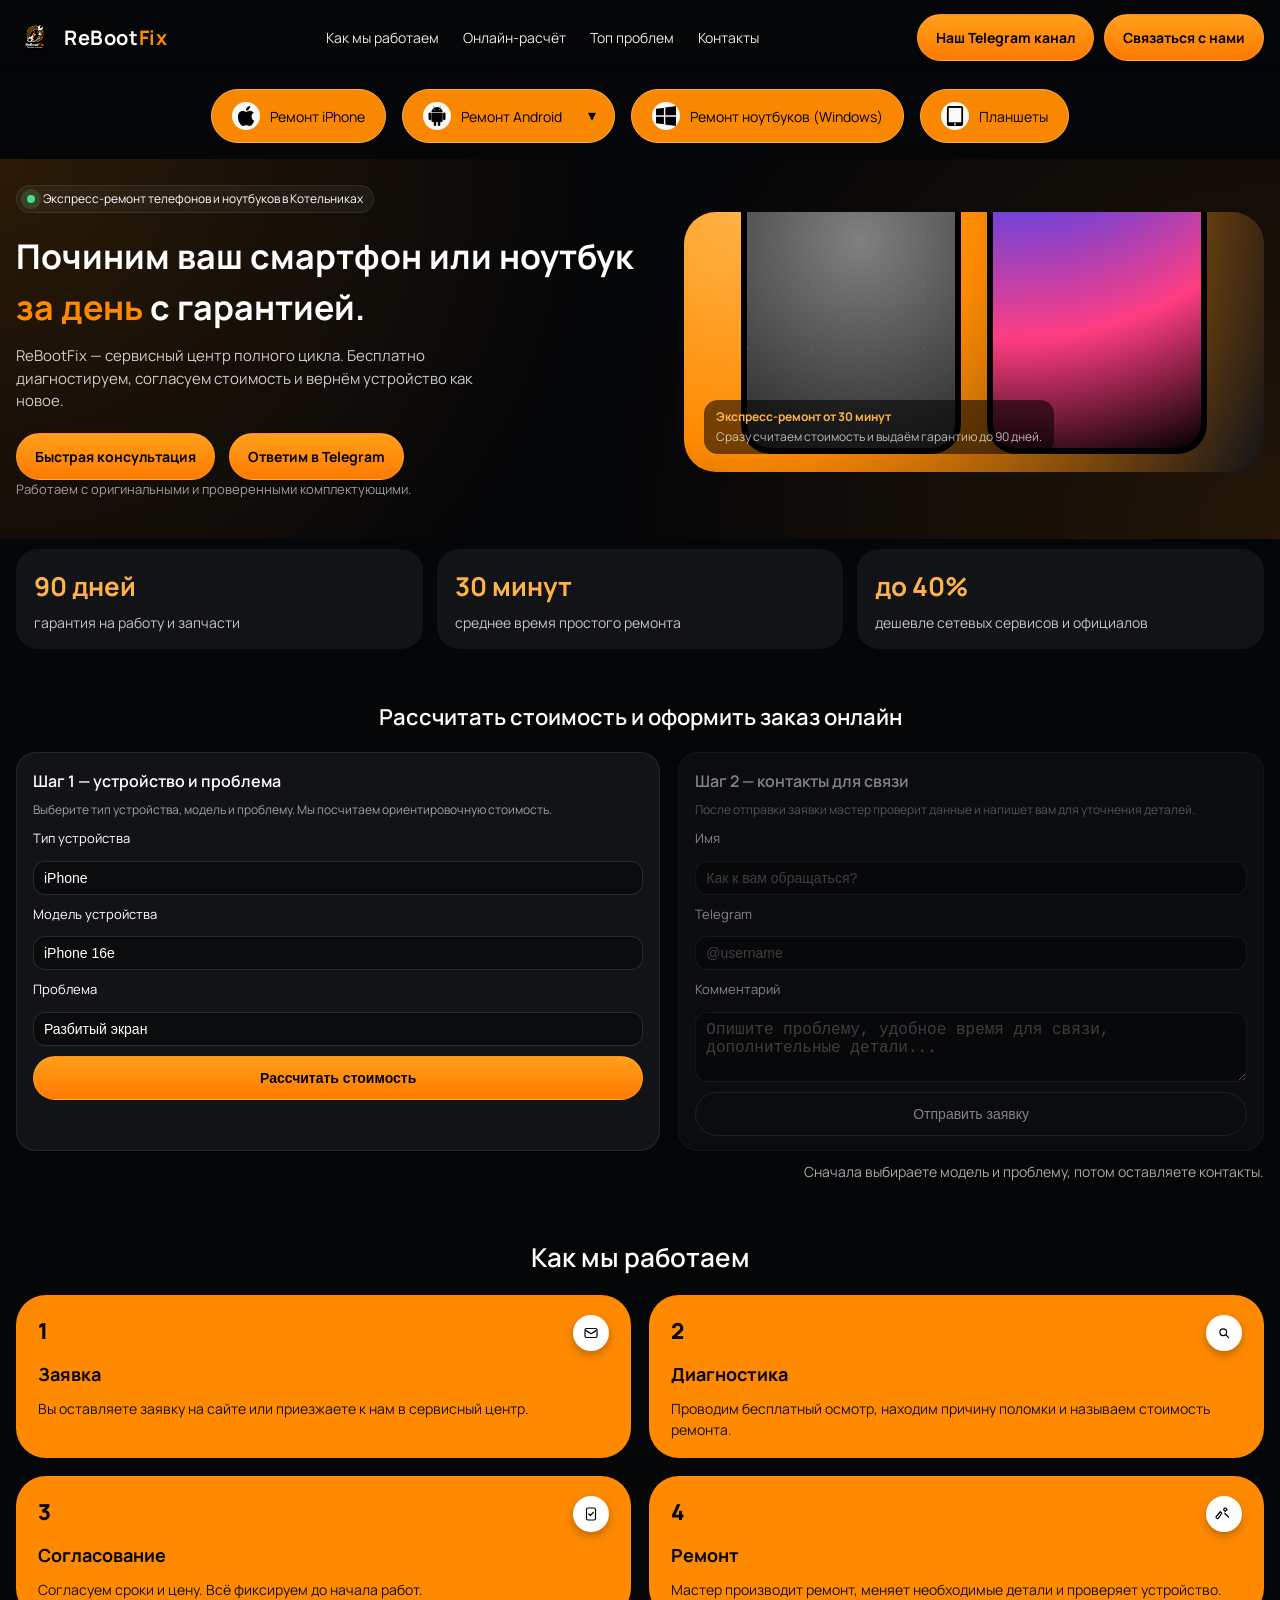
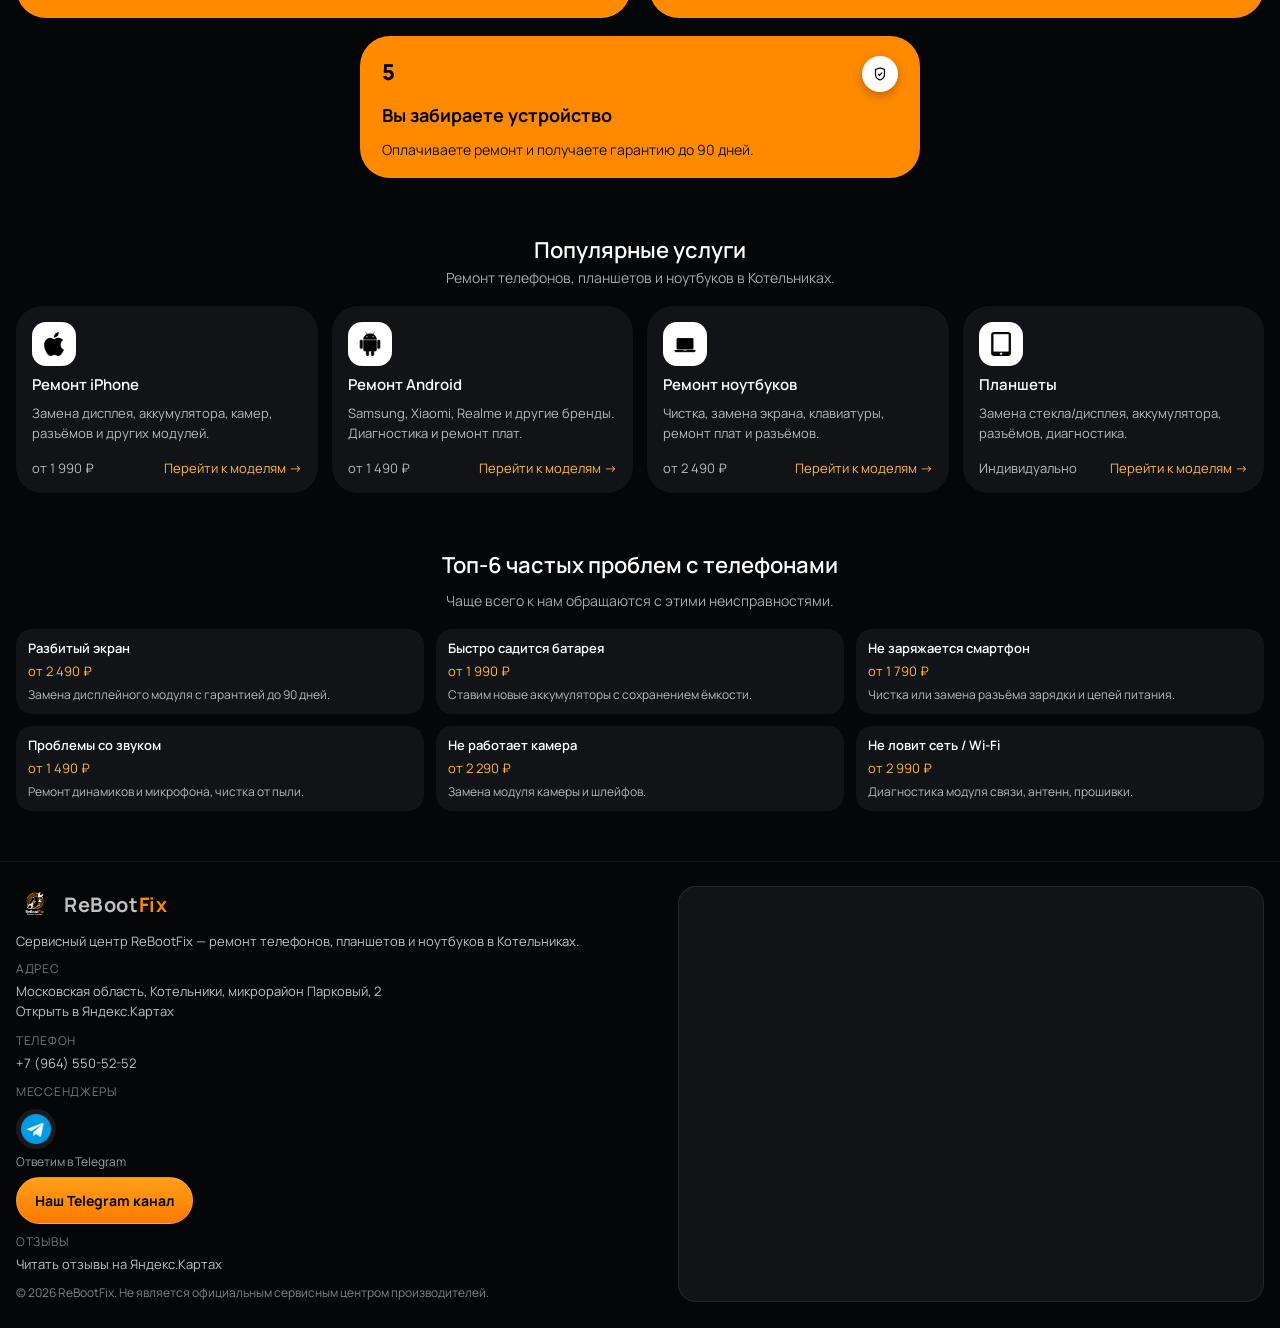
==== commit 0c3027fa: "Add files via upload" ====
--- a/index.html
+++ b/index.html
@@ -35,7 +35,7 @@
 </div>
 </div>
 <!-- HERO -->
-<section class="hero"> <div class="container hero__inner"> <div> <div class="hero__badge"> <span class="hero__badge-dot"></span> Экспресс-ремонт телефонов и ноутбуков в Котельниках </div> <h1> Починим ваш смартфон или ноутбук <span>за день</span> с гарантией. </h1> <p class="hero__text"> ReBootFix — сервисный центр полного цикла. Бесплатно диагностируем, согласуем стоимость и вернём устройство как новое. </p> <div class="hero__actions"> <a class="btn btn--primary" href="#order">Быстрая консультация</a> <a class="btn btn--primary tg-big-btn" href="https://t.me/ReBootFix" rel="noopener" target="_blank">Ответим в Telegram</a> </div> <p class="hero__note">Работаем с оригинальными и проверенными комплектующими.</p> </div> <div class="hero__image"> <div class="hero__phone-wrap"> <div class="phone phone--broken"> <div class="phone__screen"></div> <div class="phone__notch"></div> </div> <div class="phone phone--clean"> <div class="phone__screen"></div> <div class="phone__notch"></div> </div> </div> <div class="hero__badge-card"> <strong>Экспресс-ремонт от 30 минут</strong> <span>Сразу считаем стоимость и выдаём гарантию до 90 дней.</span> </div> </div> </div>
+<section class="hero"> <div class="container hero__inner"> <div> <div class="hero__badge"> <span class="hero__badge-dot"></span> Экспресс-ремонт телефонов и ноутбуков в Котельниках </div> <h1> Починим ваш смартфон или ноутбук <span>за день</span> с гарантией. </h1> <p class="hero__text"> ReBootFix — сервисный центр полного цикла. Бесплатно диагностируем, согласуем стоимость и вернём устройство как новое. </p> <div class="hero__actions"> <a class="btn btn--primary" href="#order">Быстрая консультация</a> <a class="btn btn--primary tg-big-btn" href="https://t.me/ReBootFixx" rel="noopener" target="_blank">Ответим в Telegram</a> </div> <p class="hero__note">Работаем с оригинальными и проверенными комплектующими.</p> </div> <div class="hero__image"> <div class="hero__phone-wrap"> <div class="phone phone--broken"> <div class="phone__screen"></div> <div class="phone__notch"></div> </div> <div class="phone phone--clean"> <div class="phone__screen"></div> <div class="phone__notch"></div> </div> </div> <div class="hero__badge-card"> <strong>Экспресс-ремонт от 30 минут</strong> <span>Сразу считаем стоимость и выдаём гарантию до 90 дней.</span> </div> </div> </div>
 </section> <!-- STATS -->
 <section class="stats"> <div class="container stats__grid"> <div class="stat"> <div class="stat__value">90 дней</div> <div class="stat__label">гарантия на работу и запчасти</div> </div> <div class="stat"> <div class="stat__value">30 минут</div> <div class="stat__label">среднее время простого ремонта</div> </div> <div class="stat"> <div class="stat__value">до 40%</div> <div class="stat__label">дешевле сетевых сервисов и официалов</div> </div> </div>
 </section> <!-- ОНЛАЙН-РАСЧЁТ -->
@@ -170,7 +170,7 @@
 </section> <!-- ТОП-6 ПРОБЛЕМ -->
 <section class="section" id="issues"> <div class="container"> <div class="section__header"> <div class="section__title">Топ-6 частых проблем с телефонами</div> <div class="section__subtitle">Чаще всего к нам обращаются с этими неисправностями.</div> </div> <div class="issues"> <div class="issue"> <div class="issue__title">Разбитый экран</div> <div class="issue__price">от 2 490 ₽</div> <div class="issue__note">Замена дисплейного модуля с гарантией до 90 дней.</div> </div> <div class="issue"> <div class="issue__title">Быстро садится батарея</div> <div class="issue__price">от 1 990 ₽</div> <div class="issue__note">Ставим новые аккумуляторы с сохранением ёмкости.</div> </div> <div class="issue"> <div class="issue__title">Не заряжается смартфон</div> <div class="issue__price">от 1 790 ₽</div> <div class="issue__note">Чистка или замена разъёма зарядки и цепей питания.</div> </div> <div class="issue"> <div class="issue__title">Проблемы со звуком</div> <div class="issue__price">от 1 490 ₽</div> <div class="issue__note">Ремонт динамиков и микрофона, чистка от пыли.</div> </div> <div class="issue"> <div class="issue__title">Не работает камера</div> <div class="issue__price">от 2 290 ₽</div> <div class="issue__note">Замена модуля камеры и шлейфов.</div> </div> <div class="issue"> <div class="issue__title">Не ловит сеть / Wi-Fi</div> <div class="issue__price">от 2 990 ₽</div> <div class="issue__note">Диагностика модуля связи, антенн, прошивки.</div> </div> </div> </div>
 </section> <!-- FOOTER -->
-<footer class="footer" id="contacts"> <div class="container footer__inner"> <div> <div class="logo"> <div class="logo__icon"> <img alt="ReBootFix" src="logo-rebootfix-black.png"/> </div> <div class="logo__text">ReBoot<span>Fix</span></div> </div> <div class="footer__row"> Сервисный центр ReBootFix — ремонт телефонов, планшетов и ноутбуков в Котельниках. </div> <div class="footer__row"> <span class="footer__label">Адрес</span><br/> Московская область, Котельники, микрорайон Парковый, 2<br/> <a href="https://yandex.ru/maps/org/rebootfix/221005671210?si=v9nre5a27yj263veqmcjpbkttr" target="_blank"> Открыть в Яндекс.Картах </a> </div> <div class="footer__row footer__contacts"> <div> <span class="footer__label">Телефон</span><br/> <a href="tel:+79645505252">+7 (964) 550-52-52</a> </div> <div> <span class="footer__label">Мессенджеры</span><br/> <div class="messengers-row"><a aria-label="Telegram" class="messenger" href="https://t.me/ReBootFix" target="_blank"><img alt="Telegram" src="icon-telegram.png"/></a></div><div class="messengers-note">Ответим в Telegram</div><div class="tgk-link"><a class="btn btn--primary" href="https://t.me/ReBootFix" rel="noopener" target="_blank">Наш Telegram канал</a></div> </div> <div> <span class="footer__label">Отзывы</span><br/> <a href="https://yandex.ru/maps/org/rebootfix/221005671210?si=v9nre5a27yj263veqmcjpbkttr" target="_blank"> Читать отзывы на Яндекс.Картах </a> </div> </div> <div class="footer__row" style="margin-top:10px;font-size:12px;color:rgba(255,255,255,0.5);"> © <span id="year"></span> ReBootFix. Не является официальным сервисным центром производителей. </div> </div> <div class="footer__map"> <iframe allowfullscreen="true" frameborder="0" height="260" src="https://yandex.ru/map-widget/v1/?ll=37.874329,55.658332&amp;z=17&amp;pt=37.874329,55.658332,pm2rdm&amp;l=map" style="border:0;" width="100%"> </iframe>
+<footer class="footer" id="contacts"> <div class="container footer__inner"> <div> <div class="logo"> <div class="logo__icon"> <img alt="ReBootFix" src="logo-rebootfix-black.png"/> </div> <div class="logo__text">ReBoot<span>Fix</span></div> </div> <div class="footer__row"> Сервисный центр ReBootFix — ремонт телефонов, планшетов и ноутбуков в Котельниках. </div> <div class="footer__row"> <span class="footer__label">Адрес</span><br/> Московская область, Котельники, микрорайон Парковый, 2<br/> <a href="https://yandex.ru/maps/org/rebootfix/221005671210?si=v9nre5a27yj263veqmcjpbkttr" target="_blank"> Открыть в Яндекс.Картах </a> </div> <div class="footer__row footer__contacts"> <div> <span class="footer__label">Телефон</span><br/> <a href="tel:+79645505252">+7 (964) 550-52-52</a> </div> <div> <span class="footer__label">Мессенджеры</span><br/> <div class="messengers-row"><a aria-label="Telegram" class="messenger" href="https://t.me/ReBootFixx" target="_blank"><img alt="Telegram" src="icon-telegram.png"/></a></div><div class="messengers-note">Ответим в Telegram</div><div class="tgk-link"><a class="btn btn--primary" href="https://t.me/ReBootFix" rel="noopener" target="_blank">Наш Telegram канал</a></div> </div> <div> <span class="footer__label">Отзывы</span><br/> <a href="https://yandex.ru/maps/org/rebootfix/221005671210?si=v9nre5a27yj263veqmcjpbkttr" target="_blank"> Читать отзывы на Яндекс.Картах </a> </div> </div> <div class="footer__row" style="margin-top:10px;font-size:12px;color:rgba(255,255,255,0.5);"> © <span id="year"></span> ReBootFix. Не является официальным сервисным центром производителей. </div> </div> <div class="footer__map"> <iframe allowfullscreen="true" frameborder="0" height="260" src="https://yandex.ru/map-widget/v1/?ll=37.874329,55.658332&amp;z=17&amp;pt=37.874329,55.658332,pm2rdm&amp;l=map" style="border:0;" width="100%"> </iframe>
 </div> </div></footer> <script src="device-data.js"></script>
 <script>
   // year in footer
@@ -215,19 +215,38 @@
     function onTriggerClick(e){
       if(e.target && e.target.closest && (e.target.closest('.chip__item') || e.target.closest('.chip__menu'))) return;
       // вместо перехода по ссылке — открываем список брендов
-      e.preventDefault();
-      e.stopPropagation();
+      // На мобильных Safari/WebView иногда click не срабатывает из-за горизонтального скролла nav,
+      // поэтому обрабатываем и touchend/pointerup. preventDefault нужен, чтобы <a> не уводил на android.html.
+      if (e && typeof e.preventDefault === 'function') e.preventDefault();
+      if (e && typeof e.stopPropagation === 'function') e.stopPropagation();
       if(isOpen()) close(); else open();
     }
 
-    main.addEventListener('click', onTriggerClick);
-    toggle.addEventListener('click', onTriggerClick);
+    function bindTrigger(el){
+      if(!el) return;
+      // click
+      el.addEventListener('click', onTriggerClick, { passive: false });
+      // iOS/Android webviews fallback
+      el.addEventListener('touchend', onTriggerClick, { passive: false });
+      el.addEventListener('pointerup', onTriggerClick, { passive: false });
+    }
+
+    bindTrigger(main);
+    bindTrigger(toggle);
 
     // кликабельна вся область кнопки
     chip.addEventListener('click', function(e){
       if(e.target.closest('.chip__menu') || e.target.closest('.chip__item')) return;
       onTriggerClick(e);
     });
+    chip.addEventListener('touchend', function(e){
+      if(e.target.closest('.chip__menu') || e.target.closest('.chip__item')) return;
+      onTriggerClick(e);
+    }, { passive: false });
+    chip.addEventListener('pointerup', function(e){
+      if(e.target.closest('.chip__menu') || e.target.closest('.chip__item')) return;
+      onTriggerClick(e);
+    }, { passive: false });
 
     document.addEventListener('click', function(e){
       if(!chip.contains(e.target)) close();
--- a/style_edited.css
+++ b/style_edited.css
@@ -28,7 +28,7 @@
       padding: 0 20px;
     }
 
-    .page { min-height: 100vh; }
+    .page { min-height: 100vh; padding-bottom: env(safe-area-inset-bottom); }
 
     /* HEADER */
 
@@ -206,7 +206,11 @@
       transition: all 0.18s ease-out;
       text-decoration: none;
       box-shadow: none;
-    }
+      /* Improve tap reliability in mobile webviews (especially inside horizontal scroll containers) */
+      touch-action: manipulation;
+    }
+
+    .chip__main, .chip__toggle{ touch-action: manipulation; }
 
     /* Dropdown inside chip (Android) */
     .chip--dropdown{ position: relative; padding-right: 8px; }
@@ -240,7 +244,7 @@
       border: 1px solid rgba(255,255,255,.10);
       box-shadow: 0 18px 40px rgba(0,0,0,.45);
       display:none;
-      z-index: 50;
+      z-index: 999;
     }
     .chip--dropdown .chip__menu.is-open{ display:block; }
     .chip--dropdown .chip__item{
@@ -1609,11 +1613,20 @@
 
 /* Header / nav */
 @media (max-width: 900px){
-  .header { position: sticky; top: 0; z-index: 50; }
+  /* Telegram/iOS webview safe area + keep header above everything */
+  .header { position: sticky; top: 0; z-index: 1000; padding-top: env(safe-area-inset-top); }
   .header__inner { gap: 10px; }
   .header__logo-img { height: 42px; width: auto; }
   .nav { overflow-x: auto; -webkit-overflow-scrolling: touch; }
   .nav::-webkit-scrollbar { display: none; }
+}
+
+/* On mobile: open Android dropdown ABOVE the chips (so it doesn't go under hero card) */
+@media (max-width: 640px){
+  .chip--dropdown .chip__menu{
+    top: auto;
+    bottom: calc(100% + 10px);
+  }
 }
 
 /* Hero */
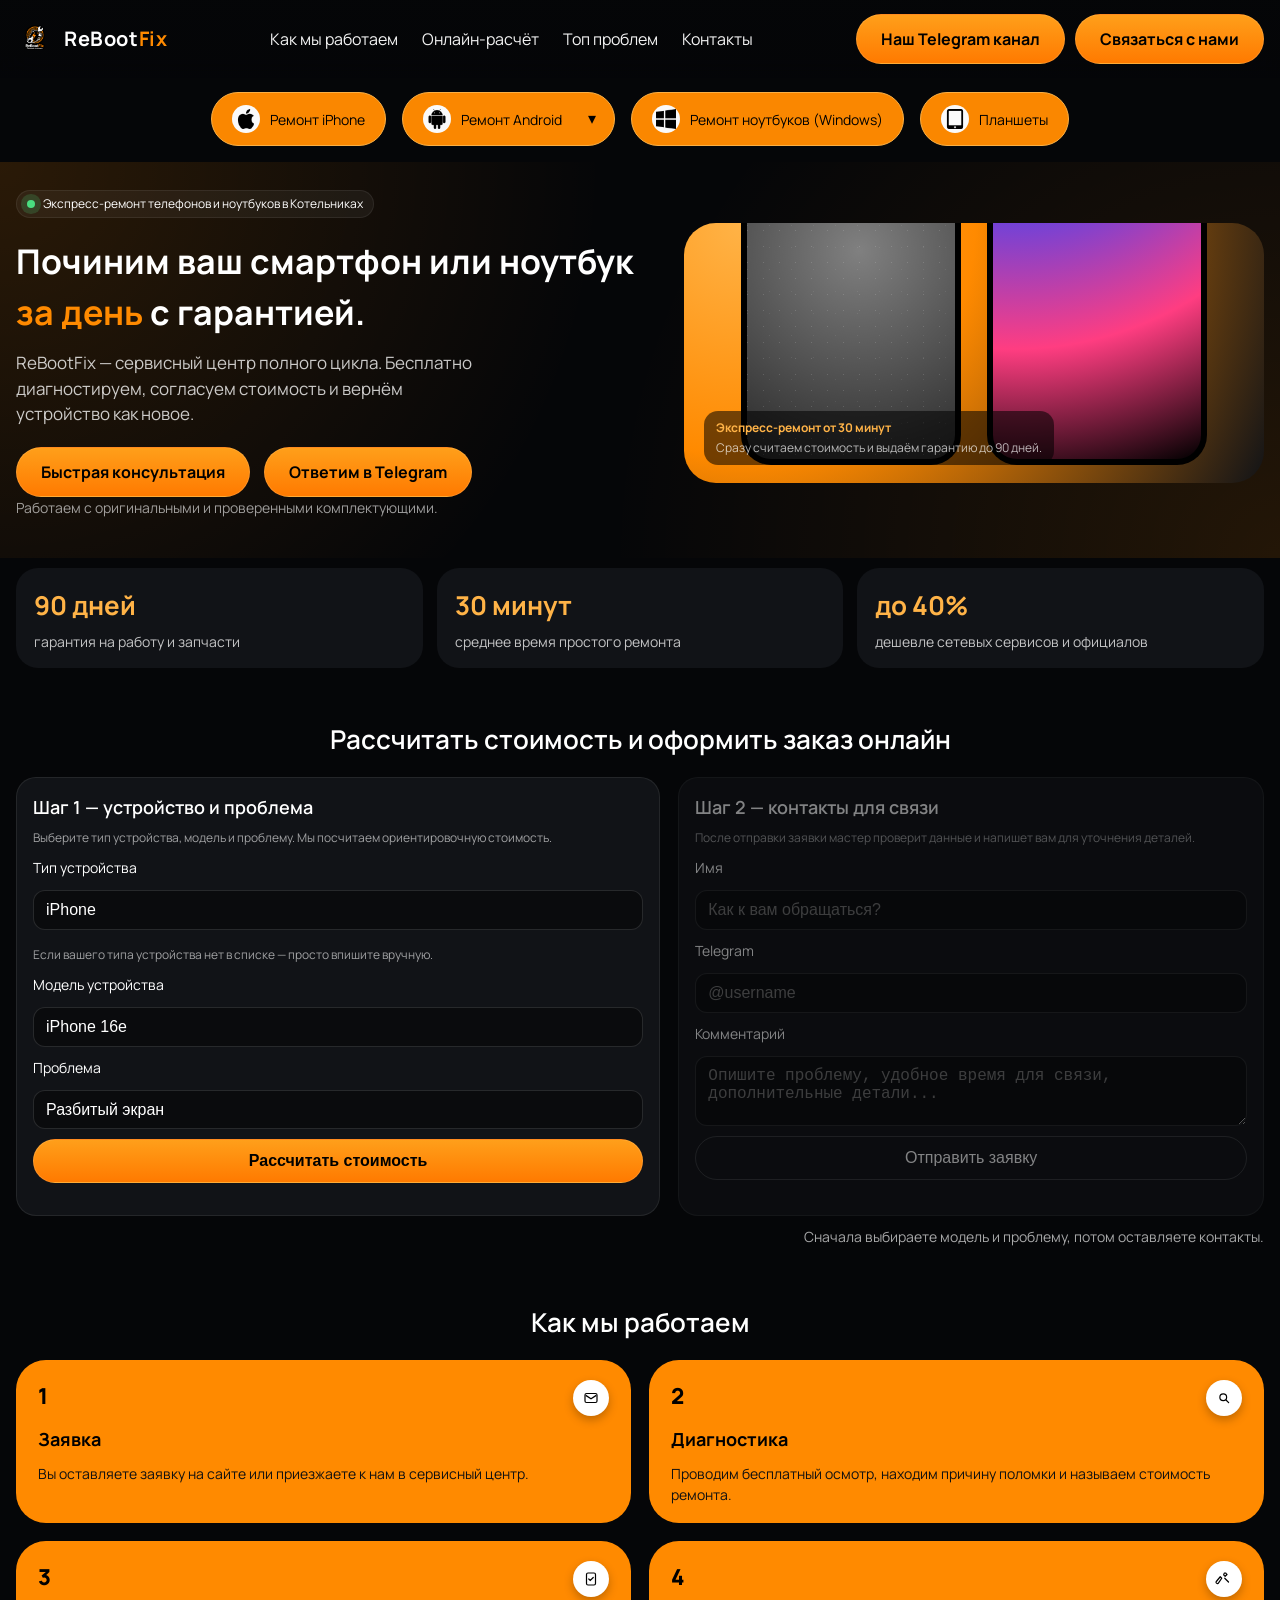
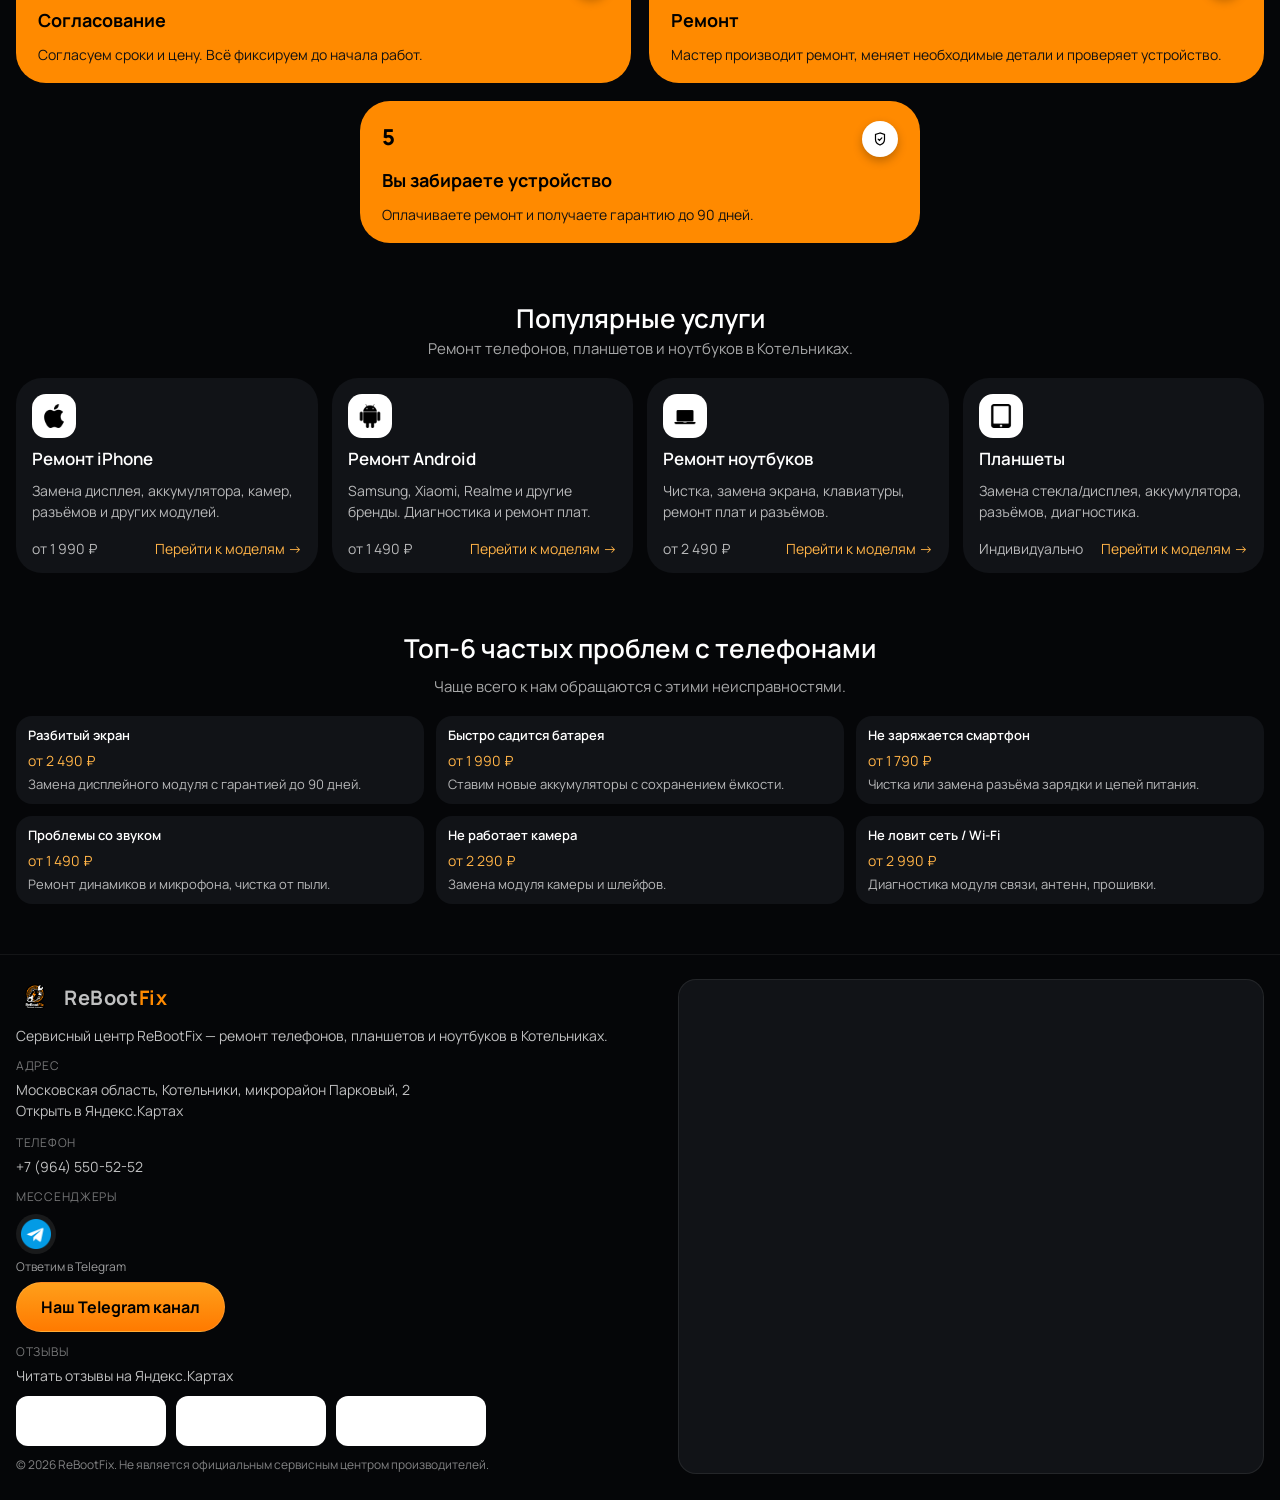
==== commit 38d192d0: "Add files via upload" ====
--- a/index.html
+++ b/index.html
@@ -53,17 +53,20 @@
 
         <div class="form-row">
           <label class="form-label" for="order-type">Тип устройства</label>
-          <select class="select" id="order-type">
-            <option value="iphone">iPhone</option>
-            <option value="android">Android смартфон</option>
-            <option value="laptop">Ноутбук (Windows)</option>
-            <option value="tablet">Планшет</option>
-          </select>
+          <input class="select" id="order-type" list="order-type-list" placeholder="Выберите из списка или впишите свой вариант" value="iPhone" />
+          <datalist id="order-type-list">
+            <option value="iPhone"></option>
+            <option value="Android смартфон"></option>
+            <option value="Ноутбук (Windows)"></option>
+            <option value="Планшет"></option>
+          </datalist>
+          <div class="form-hint" style="margin-top:6px;">Если вашего типа устройства нет в списке — просто впишите вручную.</div>
         </div>
 
         <div class="form-row">
           <label class="form-label" for="order-model">Модель устройства</label>
-          <select class="select" id="order-model"></select>
+          <input class="select" id="order-model" list="order-model-list" placeholder="Выберите из списка или впишите модель" />
+          <datalist id="order-model-list"></datalist>
         </div>
 
         <div class="form-row">
@@ -170,7 +173,7 @@
 </section> <!-- ТОП-6 ПРОБЛЕМ -->
 <section class="section" id="issues"> <div class="container"> <div class="section__header"> <div class="section__title">Топ-6 частых проблем с телефонами</div> <div class="section__subtitle">Чаще всего к нам обращаются с этими неисправностями.</div> </div> <div class="issues"> <div class="issue"> <div class="issue__title">Разбитый экран</div> <div class="issue__price">от 2 490 ₽</div> <div class="issue__note">Замена дисплейного модуля с гарантией до 90 дней.</div> </div> <div class="issue"> <div class="issue__title">Быстро садится батарея</div> <div class="issue__price">от 1 990 ₽</div> <div class="issue__note">Ставим новые аккумуляторы с сохранением ёмкости.</div> </div> <div class="issue"> <div class="issue__title">Не заряжается смартфон</div> <div class="issue__price">от 1 790 ₽</div> <div class="issue__note">Чистка или замена разъёма зарядки и цепей питания.</div> </div> <div class="issue"> <div class="issue__title">Проблемы со звуком</div> <div class="issue__price">от 1 490 ₽</div> <div class="issue__note">Ремонт динамиков и микрофона, чистка от пыли.</div> </div> <div class="issue"> <div class="issue__title">Не работает камера</div> <div class="issue__price">от 2 290 ₽</div> <div class="issue__note">Замена модуля камеры и шлейфов.</div> </div> <div class="issue"> <div class="issue__title">Не ловит сеть / Wi-Fi</div> <div class="issue__price">от 2 990 ₽</div> <div class="issue__note">Диагностика модуля связи, антенн, прошивки.</div> </div> </div> </div>
 </section> <!-- FOOTER -->
-<footer class="footer" id="contacts"> <div class="container footer__inner"> <div> <div class="logo"> <div class="logo__icon"> <img alt="ReBootFix" src="logo-rebootfix-black.png"/> </div> <div class="logo__text">ReBoot<span>Fix</span></div> </div> <div class="footer__row"> Сервисный центр ReBootFix — ремонт телефонов, планшетов и ноутбуков в Котельниках. </div> <div class="footer__row"> <span class="footer__label">Адрес</span><br/> Московская область, Котельники, микрорайон Парковый, 2<br/> <a href="https://yandex.ru/maps/org/rebootfix/221005671210?si=v9nre5a27yj263veqmcjpbkttr" target="_blank"> Открыть в Яндекс.Картах </a> </div> <div class="footer__row footer__contacts"> <div> <span class="footer__label">Телефон</span><br/> <a href="tel:+79645505252">+7 (964) 550-52-52</a> </div> <div> <span class="footer__label">Мессенджеры</span><br/> <div class="messengers-row"><a aria-label="Telegram" class="messenger" href="https://t.me/ReBootFixx" target="_blank"><img alt="Telegram" src="icon-telegram.png"/></a></div><div class="messengers-note">Ответим в Telegram</div><div class="tgk-link"><a class="btn btn--primary" href="https://t.me/ReBootFix" rel="noopener" target="_blank">Наш Telegram канал</a></div> </div> <div> <span class="footer__label">Отзывы</span><br/> <a href="https://yandex.ru/maps/org/rebootfix/221005671210?si=v9nre5a27yj263veqmcjpbkttr" target="_blank"> Читать отзывы на Яндекс.Картах </a> </div> </div> <div class="footer__row" style="margin-top:10px;font-size:12px;color:rgba(255,255,255,0.5);"> © <span id="year"></span> ReBootFix. Не является официальным сервисным центром производителей. </div> </div> <div class="footer__map"> <iframe allowfullscreen="true" frameborder="0" height="260" src="https://yandex.ru/map-widget/v1/?ll=37.874329,55.658332&amp;z=17&amp;pt=37.874329,55.658332,pm2rdm&amp;l=map" style="border:0;" width="100%"> </iframe>
+<footer class="footer" id="contacts"> <div class="container footer__inner"> <div> <div class="logo"> <div class="logo__icon"> <img alt="ReBootFix" src="logo-rebootfix-black.png"/> </div> <div class="logo__text">ReBoot<span>Fix</span></div> </div> <div class="footer__row"> Сервисный центр ReBootFix — ремонт телефонов, планшетов и ноутбуков в Котельниках. </div> <div class="footer__row"> <span class="footer__label">Адрес</span><br/> Московская область, Котельники, микрорайон Парковый, 2<br/> <a href="https://yandex.ru/maps/org/rebootfix/221005671210?si=v9nre5a27yj263veqmcjpbkttr" target="_blank"> Открыть в Яндекс.Картах </a> </div> <div class="footer__row footer__contacts"> <div> <span class="footer__label">Телефон</span><br/> <a href="tel:+79645505252">+7 (964) 550-52-52</a> </div> <div> <span class="footer__label">Мессенджеры</span><br/> <div class="messengers-row"><a aria-label="Telegram" class="messenger" href="https://t.me/ReBootFixx" target="_blank"><img alt="Telegram" src="icon-telegram.png"/></a></div><div class="messengers-note">Ответим в Telegram</div><div class="tgk-link"><a class="btn btn--primary" href="https://t.me/ReBootFix" rel="noopener" target="_blank">Наш Telegram канал</a></div> </div> <div> <span class="footer__label">Отзывы</span><br/> <a href="https://yandex.ru/maps/org/rebootfix/221005671210?si=v9nre5a27yj263veqmcjpbkttr" target="_blank"> Читать отзывы на Яндекс.Картах </a> <div class="trust-badges">  <iframe title="Рейтинг в Яндексе" src="https://yandex.ru/sprav/widget/rating-badge/221005671210?type=rating" width="150" height="50" frameborder="0" loading="lazy"></iframe>  <iframe title="Награда Яндекса" src="https://yandex.ru/sprav/widget/rating-badge/221005671210?type=award" width="150" height="50" frameborder="0" loading="lazy"></iframe>  <iframe title="Альтернативный бейдж" src="https://yandex.ru/sprav/widget/rating-badge/221005671210?type=alt" width="150" height="50" frameborder="0" loading="lazy"></iframe> </div> </div> </div> <div class="footer__row" style="margin-top:10px;font-size:12px;color:rgba(255,255,255,0.5);"> © <span id="year"></span> ReBootFix. Не является официальным сервисным центром производителей. </div> </div> <div class="footer__map"> <iframe allowfullscreen="true" frameborder="0" height="260" src="https://yandex.ru/map-widget/v1/?ll=37.874329,55.658332&amp;z=17&amp;pt=37.874329,55.658332,pm2rdm&amp;l=map" style="border:0;" width="100%"> </iframe>
 </div> </div></footer> <script src="device-data.js"></script>
 <script>
   // year in footer
@@ -187,102 +190,209 @@
   });
 
 
-  // Android chip dropdown (open on click on the whole chip)
+  // Android chip dropdown (robust for iOS Telegram WebView + desktop)
+  // Requirements: open DOWN, and reliably open on tap.
   function setupAndroidChipDropdown(){
     var chip = document.getElementById('androidChip');
     if(!chip) return;
+    var menu = chip.querySelector('.chip__menu');
+    var toggle = chip.querySelector('.chip__toggle');
     var main = chip.querySelector('.chip__main');
-    var toggle = chip.querySelector('.chip__toggle');
-    var menu = chip.querySelector('.chip__menu');
-    if(!main || !toggle || !menu) return;
+    if(!menu || !toggle || !main) return;
+
+    // Always portal to <body> so the menu is never clipped by overflow containers.
+    var placeholder = document.createComment('android-menu-anchor');
+    var portaled = false;
+
+    function portal(){
+      if(portaled) return;
+      chip.insertBefore(placeholder, menu);
+      document.body.appendChild(menu);
+      menu.classList.add('is-portal');
+      portaled = true;
+    }
+
+    function unportal(){
+      if(!portaled) return;
+      if(placeholder.parentNode){
+        placeholder.parentNode.insertBefore(menu, placeholder);
+        placeholder.parentNode.removeChild(placeholder);
+      }
+      menu.classList.remove('is-portal');
+      menu.style.top = '';
+      menu.style.left = '';
+      menu.style.zIndex = '';
+      portaled = false;
+    }
+
+    function positionBelow(){
+      var rect = chip.getBoundingClientRect();
+      var margin = 10;
+      var vw = window.innerWidth;
+      var vh = window.innerHeight;
+      var mw = menu.offsetWidth;
+      var mh = menu.offsetHeight;
+
+      var left = Math.min(Math.max(rect.left, 8), vw - mw - 8);
+      var top = rect.bottom + margin;
+      // Clamp to viewport (still opening down, but always visible)
+      if(top + mh > vh - 8){
+        top = Math.max(8, vh - mh - 8);
+      }
+
+      menu.style.position = 'fixed';
+      menu.style.left = left + 'px';
+      menu.style.top = top + 'px';
+      menu.style.zIndex = 99999;
+    }
 
     function open(){
+      portal();
       chip.classList.add('is-open');
       menu.classList.add('is-open');
       toggle.setAttribute('aria-expanded','true');
       menu.setAttribute('aria-hidden','false');
-    }
+      requestAnimationFrame(positionBelow);
+    }
+
     function close(){
       chip.classList.remove('is-open');
       menu.classList.remove('is-open');
       toggle.setAttribute('aria-expanded','false');
       menu.setAttribute('aria-hidden','true');
-    }
-    function isOpen(){
-      return menu.classList.contains('is-open');
-    }
-
-    function onTriggerClick(e){
-      if(e.target && e.target.closest && (e.target.closest('.chip__item') || e.target.closest('.chip__menu'))) return;
-      // вместо перехода по ссылке — открываем список брендов
-      // На мобильных Safari/WebView иногда click не срабатывает из-за горизонтального скролла nav,
-      // поэтому обрабатываем и touchend/pointerup. preventDefault нужен, чтобы <a> не уводил на android.html.
-      if (e && typeof e.preventDefault === 'function') e.preventDefault();
-      if (e && typeof e.stopPropagation === 'function') e.stopPropagation();
+      unportal();
+    }
+
+    function isOpen(){ return menu.classList.contains('is-open'); }
+
+    // Tap/scroll detection: open on tap, ignore scroll gesture (mobile chips scroller).
+    var startX=0, startY=0, moved=false, isTouchPointer=false;
+
+    function onPointerDown(e){
+      if(!e) return;
+      isTouchPointer = (e.pointerType === 'touch');
+      if(!isTouchPointer){ moved=false; return; }
+      startX = e.clientX; startY = e.clientY; moved = false;
+    }
+    function onPointerMove(e){
+      if(!isTouchPointer) return;
+      var dx = Math.abs(e.clientX - startX);
+      var dy = Math.abs(e.clientY - startY);
+      if(dx > 10 || dy > 10) moved = true;
+    }
+
+    function onTouchStart(e){
+      var t = e.touches && e.touches[0];
+      if(!t) return;
+      startX = t.clientX; startY = t.clientY; moved = false;
+    }
+    function onTouchMove(e){
+      var t = e.touches && e.touches[0];
+      if(!t) return;
+      var dx = Math.abs(t.clientX - startX);
+      var dy = Math.abs(t.clientY - startY);
+      if(dx > 10 || dy > 10) moved = true;
+    }
+
+    // Prevent double-toggle (e.g. touchend -> click, or pointerup -> click)
+    var justToggledAt = 0;
+
+    function trigger(e){
+      // Ignore synthetic click fired right after touch/pointer interaction
+      if(e && e.type === 'click' && (Date.now() - justToggledAt) < 350) return;
+
+      var isTouch = !!(e && (String(e.type).indexOf('touch') === 0 || e.pointerType === 'touch'));
+      if(isTouch && moved){ moved = false; return; }
+
+      // allow normal clicks inside the menu
+      if(e && e.target && e.target.closest && e.target.closest('.chip__item')) return;
+
+      if(e && typeof e.preventDefault === 'function') e.preventDefault();
+      if(e && typeof e.stopPropagation === 'function') e.stopPropagation();
+
       if(isOpen()) close(); else open();
-    }
-
-    function bindTrigger(el){
-      if(!el) return;
-      // click
-      el.addEventListener('click', onTriggerClick, { passive: false });
-      // iOS/Android webviews fallback
-      el.addEventListener('touchend', onTriggerClick, { passive: false });
-      el.addEventListener('pointerup', onTriggerClick, { passive: false });
-    }
-
-    bindTrigger(main);
-    bindTrigger(toggle);
-
-    // кликабельна вся область кнопки
-    chip.addEventListener('click', function(e){
-      if(e.target.closest('.chip__menu') || e.target.closest('.chip__item')) return;
-      onTriggerClick(e);
+      justToggledAt = Date.now();
+      moved = false;
+    }
+
+    // Open on any tap/click on the chip (including the arrow). Prevent link navigation.
+    if('PointerEvent' in window){
+      chip.addEventListener('pointerdown', onPointerDown, {passive:true});
+      chip.addEventListener('pointermove', onPointerMove, {passive:true});
+      chip.addEventListener('pointerup', trigger, {passive:false});
+    } else {
+      chip.addEventListener('touchstart', onTouchStart, {passive:true});
+      chip.addEventListener('touchmove', onTouchMove, {passive:true});
+      chip.addEventListener('touchend', trigger, {passive:false});
+      chip.addEventListener('click', trigger, {passive:false});
+    }
+
+    // Close on outside tap/click
+    document.addEventListener('click', function(e){
+      if(!isOpen()) return;
+      if(menu.contains(e.target) || chip.contains(e.target)) return;
+      close();
     });
-    chip.addEventListener('touchend', function(e){
-      if(e.target.closest('.chip__menu') || e.target.closest('.chip__item')) return;
-      onTriggerClick(e);
-    }, { passive: false });
-    chip.addEventListener('pointerup', function(e){
-      if(e.target.closest('.chip__menu') || e.target.closest('.chip__item')) return;
-      onTriggerClick(e);
-    }, { passive: false });
-
-    document.addEventListener('click', function(e){
-      if(!chip.contains(e.target)) close();
-    });
-    document.addEventListener('keydown', function(e){
-      if(e.key === 'Escape') close();
-    });
+    document.addEventListener('touchend', function(e){
+      if(!isOpen()) return;
+      if(menu.contains(e.target) || chip.contains(e.target)) return;
+      close();
+    }, {passive:true});
+
+    window.addEventListener('resize', function(){ if(isOpen()) positionBelow(); });
+    window.addEventListener('scroll', function(){ if(isOpen()) positionBelow(); }, {passive:true});
+    document.addEventListener('keydown', function(e){ if(e.key === 'Escape') close(); });
   }
 
   setupAndroidChipDropdown();
   // models for calculator (from device-data.js)
-  function getDeviceOptions(type) {
+  function normalizeType(raw) {
+    const exact = (raw || '').trim();
+    const v = exact.toLowerCase();
+
+    // Exact labels from the datalist
+    const mapExact = {
+      'iphone': { key: 'iphone', label: 'iPhone' },
+      'android смартфон': { key: 'android', label: 'Android смартфон' },
+      'ноутбук (windows)': { key: 'laptop', label: 'Ноутбук (Windows)' },
+      'планшет': { key: 'tablet', label: 'Планшет' },
+    };
+    if (mapExact[v]) return { ...mapExact[v], isCustom: false };
+
+    // Typed variations (so user can type anything close)
+    if (v.includes('iphone') || v === 'айфон') return { key: 'iphone', label: 'iPhone', isCustom: false };
+    if (v.includes('android') || v.includes('андроид')) return { key: 'android', label: 'Android смартфон', isCustom: false };
+    if (v.includes('ноут') || v.includes('laptop') || v.includes('windows') || v.includes('pc') || v.includes('пк')) {
+      return { key: 'laptop', label: 'Ноутбук (Windows)', isCustom: false };
+    }
+    if (v.includes('планш') || v.includes('tablet') || v.includes('ipad')) return { key: 'tablet', label: 'Планшет', isCustom: false };
+
+    return { key: 'custom', label: exact || 'Другое устройство', isCustom: true };
+  }
+
+  function getModelLabelsForType(typeKey) {
     const d = window.DEVICE_DATA || {};
 
-    if (type === 'iphone') {
-      return (d.iphone && d.iphone.models || []).map(m => ({ value: m.modelKey, label: m.modelName }));
-    }
-
-    if (type === 'android') {
+    if (typeKey === 'iphone') {
+      return (d.iphone && d.iphone.models || []).map(m => m.modelName);
+    }
+
+    if (typeKey === 'android') {
       const brands = ['samsung', 'honor', 'xiaomi', 'huawei'];
       const out = [];
       brands.forEach(bk => {
         const b = d[bk];
-        (b && b.models || []).forEach(m => {
-          out.push({ value: m.modelKey, label: (b.brand + ' ' + m.modelName) });
-        });
+        (b && b.models || []).forEach(m => out.push((b.brand + ' ' + m.modelName)));
       });
       return out;
     }
 
-    if (type === 'tablet') {
-      return (d.ipad && d.ipad.models || []).map(m => ({ value: m.modelKey, label: m.modelName }));
-    }
-
-    if (type === 'laptop') {
-      return (d.laptops && d.laptops.models || []).map(m => ({ value: m.modelKey, label: m.modelName }));
+    if (typeKey === 'tablet') {
+      return (d.ipad && d.ipad.models || []).map(m => m.modelName);
+    }
+
+    if (typeKey === 'laptop') {
+      return (d.laptops && d.laptops.models || []).map(m => m.modelName);
     }
 
     return [];
@@ -290,22 +400,37 @@
 
   const orderTypeEl = document.getElementById('order-type');
   const orderModelEl = document.getElementById('order-model');
+  const orderModelListEl = document.getElementById('order-model-list');
 
   function refillModels() {
-    if (!orderTypeEl || !orderModelEl) return;
-    const opts = getDeviceOptions(orderTypeEl.value);
-    orderModelEl.innerHTML = '';
-    opts.forEach(o => {
+    if (!orderTypeEl || !orderModelEl || !orderModelListEl) return;
+
+    const typeInfo = normalizeType(orderTypeEl.value);
+    const models = getModelLabelsForType(typeInfo.key);
+
+    // refill datalist
+    orderModelListEl.innerHTML = '';
+    models.forEach(label => {
       const op = document.createElement('option');
-      op.value = o.value;
-      op.textContent = o.label;
-      orderModelEl.appendChild(op);
+      op.value = label;
+      orderModelListEl.appendChild(op);
     });
+
+    // For unknown types leave model field free-text (no list)
+    if (typeInfo.isCustom) return;
+
+    // If model is empty, auto-pick first option (faster for the user)
+    if (!orderModelEl.value && models.length) {
+      orderModelEl.value = models[0];
+    }
   }
 
   document.addEventListener('DOMContentLoaded', function () {
     refillModels();
-    if (orderTypeEl) orderTypeEl.addEventListener('change', refillModels);
+    if (orderTypeEl) {
+      orderTypeEl.addEventListener('change', refillModels);
+      orderTypeEl.addEventListener('blur', refillModels);
+    }
   });
 
   const priceMap = {
@@ -322,20 +447,28 @@
   document.getElementById('order-calc-btn')?.addEventListener('click', function (e) {
     e.preventDefault();
 
-    const type = orderTypeEl.value;
-    const model = orderModelEl.value;
+    const typeInfo = normalizeType(orderTypeEl.value);
+    const typeKey = typeInfo.key;
+    const typeLabel = typeInfo.label;
+    const model = (orderModelEl.value || '').trim() || '—';
 
     const problemEl = document.getElementById('order-problem');
     const problem = problemEl.value;
     const problemText = problemEl.options[problemEl.selectedIndex].text;
 
-    const rangesForType = priceMap[type] || priceMap.iphone;
+    // Price ranges: if type is unknown, show a generic range
+    const generic = { screen: [3500, 12000], battery: [2500, 8000], port: [2000, 7000], sound: [2000, 6000], other: [2500, 15000] };
+    const rangesForType = priceMap[typeKey] || generic;
     const range = rangesForType[problem] || rangesForType.other;
     const [min, max] = range;
 
-    orderPriceText.textContent = `Ориентировочная стоимость: от ${min.toLocaleString('ru-RU')} до ${max.toLocaleString('ru-RU')} ₽. Точную цену назовём после диагностики.`;
+    const extraNote = (typeKey === 'custom')
+      ? ' Для выбранного типа устройства расчёт ориентировочный — точную цену скажем после диагностики.'
+      : ' Точную цену назовём после диагностики.';
+
+    orderPriceText.textContent = `Ориентировочная стоимость: от ${min.toLocaleString('ru-RU')} до ${max.toLocaleString('ru-RU')} ₽.` + extraNote;
     orderContactCard.classList.remove('form-card--disabled');
-    orderSummary.textContent = `Модель: ${model}. Проблема: ${problemText}.`;
+    orderSummary.textContent = `Тип: ${typeLabel}. Модель: ${model}. Проблема: ${problemText}.`;
   });
 
   const orderForm = document.getElementById('order-contact-form');
--- a/style_edited.css
+++ b/style_edited.css
@@ -16,6 +16,7 @@
       background: var(--bg-dark);
       color: var(--text-main);
       line-height: 1.5;
+      font-size: 16px;
     }
 
     img { max-width: 100%; display: block; }
@@ -246,6 +247,12 @@
       display:none;
       z-index: 999;
     }
+    /* When opened on mobile, the menu is portaled to <body> and positioned with JS */
+    .chip--dropdown .chip__menu.is-portal{
+      position: fixed !important;
+      top: auto;
+      left: auto;
+    }
     .chip--dropdown .chip__menu.is-open{ display:block; }
     .chip--dropdown .chip__item{
       display:block;
@@ -821,6 +828,70 @@
       display: grid;
       gap: 8px;
     }
+
+    /* TRUST BADGES (Yandex widgets etc.) */
+    .trust-badges{
+      margin-top: 10px;
+      display: flex;
+      flex-wrap: wrap;
+      gap: 10px;
+      align-items: center;
+    }
+    .trust-badges iframe{
+      border-radius: 12px;
+      overflow: hidden;
+      background: #fff;
+    }
+
+    /* SIMPLE BENEFITS GRID (service pages) */
+    .benefits{ margin-top: 18px; }
+    .benefits__grid{
+      display:grid;
+      grid-template-columns: repeat(3, minmax(0,1fr));
+      gap: 14px;
+    }
+    .benefit-card{
+      border-radius: 22px;
+      background: rgba(255,255,255,0.04);
+      border: 1px solid rgba(255,255,255,0.10);
+      padding: 16px 16px 14px;
+    }
+    .benefit-card__title{
+      font-weight: 800;
+      font-size: 16px;
+    }
+    .benefit-card__text{
+      margin-top: 6px;
+      color: rgba(255,255,255,0.75);
+      font-size: 13px;
+    }
+     (max-width: 960px){
+      .benefits__grid{ grid-template-columns: 1fr; }
+    }
+
+    /* TRUST CARD (service pages) */
+    .trust-card{
+      margin-top: 18px;
+      padding: 16px 18px;
+      border-radius: 22px;
+      border: 1px solid rgba(255,255,255,0.10);
+      background: rgba(255,255,255,0.04);
+      display:flex;
+      align-items:flex-start;
+      justify-content: space-between;
+      gap: 16px;
+      flex-wrap: wrap;
+    }
+    .trust-card__title{ font-weight: 800; font-size: 18px; }
+    .trust-card__sub{ margin-top: 6px; color: rgba(255,255,255,0.72); font-size: 13px; max-width: 680px; }
+    .trust-card__right{ display:flex; flex-direction: column; align-items:flex-end; gap: 10px; }
+    .trust-card__right .trust-badges{ justify-content: flex-end; }
+     (max-width: 640px){
+      .trust-card{ align-items: stretch; }
+      .trust-card__right{ align-items: stretch; }
+      .trust-card__right .btn{ width: 100%; }
+    }
+
 
     /* МЕССЕНДЖЕРЫ */
 
@@ -1563,7 +1634,6 @@
 .hero__pill { color: #fff; text-decoration: none; display: inline-flex; align-items: center; gap: 8px; cursor: pointer; }
 .hero__pill:hover { background: rgba(0,0,0,0.45); border-color: rgba(255,255,255,0.14); }
 
-}
 
 /* TG button should be same size as primary button */
 .tg-big-btn{
@@ -1623,11 +1693,44 @@
 
 /* On mobile: open Android dropdown ABOVE the chips (so it doesn't go under hero card) */
 @media (max-width: 640px){
+  /* Keep dropdown opening DOWN on mobile as well */
   .chip--dropdown .chip__menu{
-    top: auto;
-    bottom: calc(100% + 10px);
+    top: calc(100% + 10px);
+    bottom: auto;
   }
 }
+
+/* =====================================================
+   Android dropdown: make styles work even when the menu
+   is portaled to <body> (Telegram/iOS fix).
+   These rules intentionally do NOT depend on parent.
+   ===================================================== */
+.chip__menu{
+  min-width: 220px;
+  padding: 8px;
+  border-radius: 16px;
+  background: rgba(15,15,18,.96);
+  border: 1px solid rgba(255,255,255,.10);
+  box-shadow: 0 18px 40px rgba(0,0,0,.45);
+  display: none;
+}
+.chip__menu.is-open{ display:block; }
+.chip__menu.is-portal{
+  position: fixed !important;
+  top: auto;
+  left: auto;
+  z-index: 99999;
+}
+.chip__item{
+  display:block;
+  padding: 10px 12px;
+  border-radius: 12px;
+  color: #fff;
+  text-decoration:none;
+  font-weight: 700;
+  font-size: 14px;
+}
+.chip__item:hover{ background: rgba(255,255,255,.08); }
 
 /* Hero */
 @media (max-width: 900px){
@@ -1692,3 +1795,43 @@
 .model-card{ box-shadow: none !important; }
 .hero__image{ box-shadow: none !important; }
 .phone{ box-shadow: none !important; }
+
+/* DESKTOP TYPOGRAPHY BOOST (readability on PC) */
+@media (min-width: 1024px){
+  body{ font-size: 18px; }
+
+  .nav{ font-size: 16px; }
+  .nav__link{ opacity: 0.95; }
+
+  .btn{ font-size: 16px; padding: 12px 24px; }
+
+  .hero__text{ font-size: 17px; }
+  .hero__note{ font-size: 14px; }
+
+  .section__title{ font-size: 26px; }
+  .section__subtitle{ font-size: 15px; }
+
+  .card{ font-size: 15px; }
+  .card__title{ font-size: 17px; }
+  .card__text{ font-size: 14px; }
+  .card__footer, .card__link{ font-size: 14px; }
+
+  .form-card{ font-size: 15px; }
+  .form-card__title{ font-size: 18px; }
+  .form-label{ font-size: 14px; }
+  .input, .select, textarea{ font-size: 16px; padding: 10px 12px; }
+
+  .issue__price{ font-size: 14px; }
+  .issue__note{ font-size: 13px; }
+
+  .footer__inner{ font-size: 14px; }
+}
+
+@media (min-width: 1024px){
+  .models-title{ font-size: 32px; }
+  .models-sub{ font-size: 16px; }
+  .find-device__sub{ font-size: 14px; }
+  .benefit-card__title{ font-size: 18px; }
+  .benefit-card__text{ font-size: 14px; }
+  .trust-card__sub{ font-size: 14px; }
+}
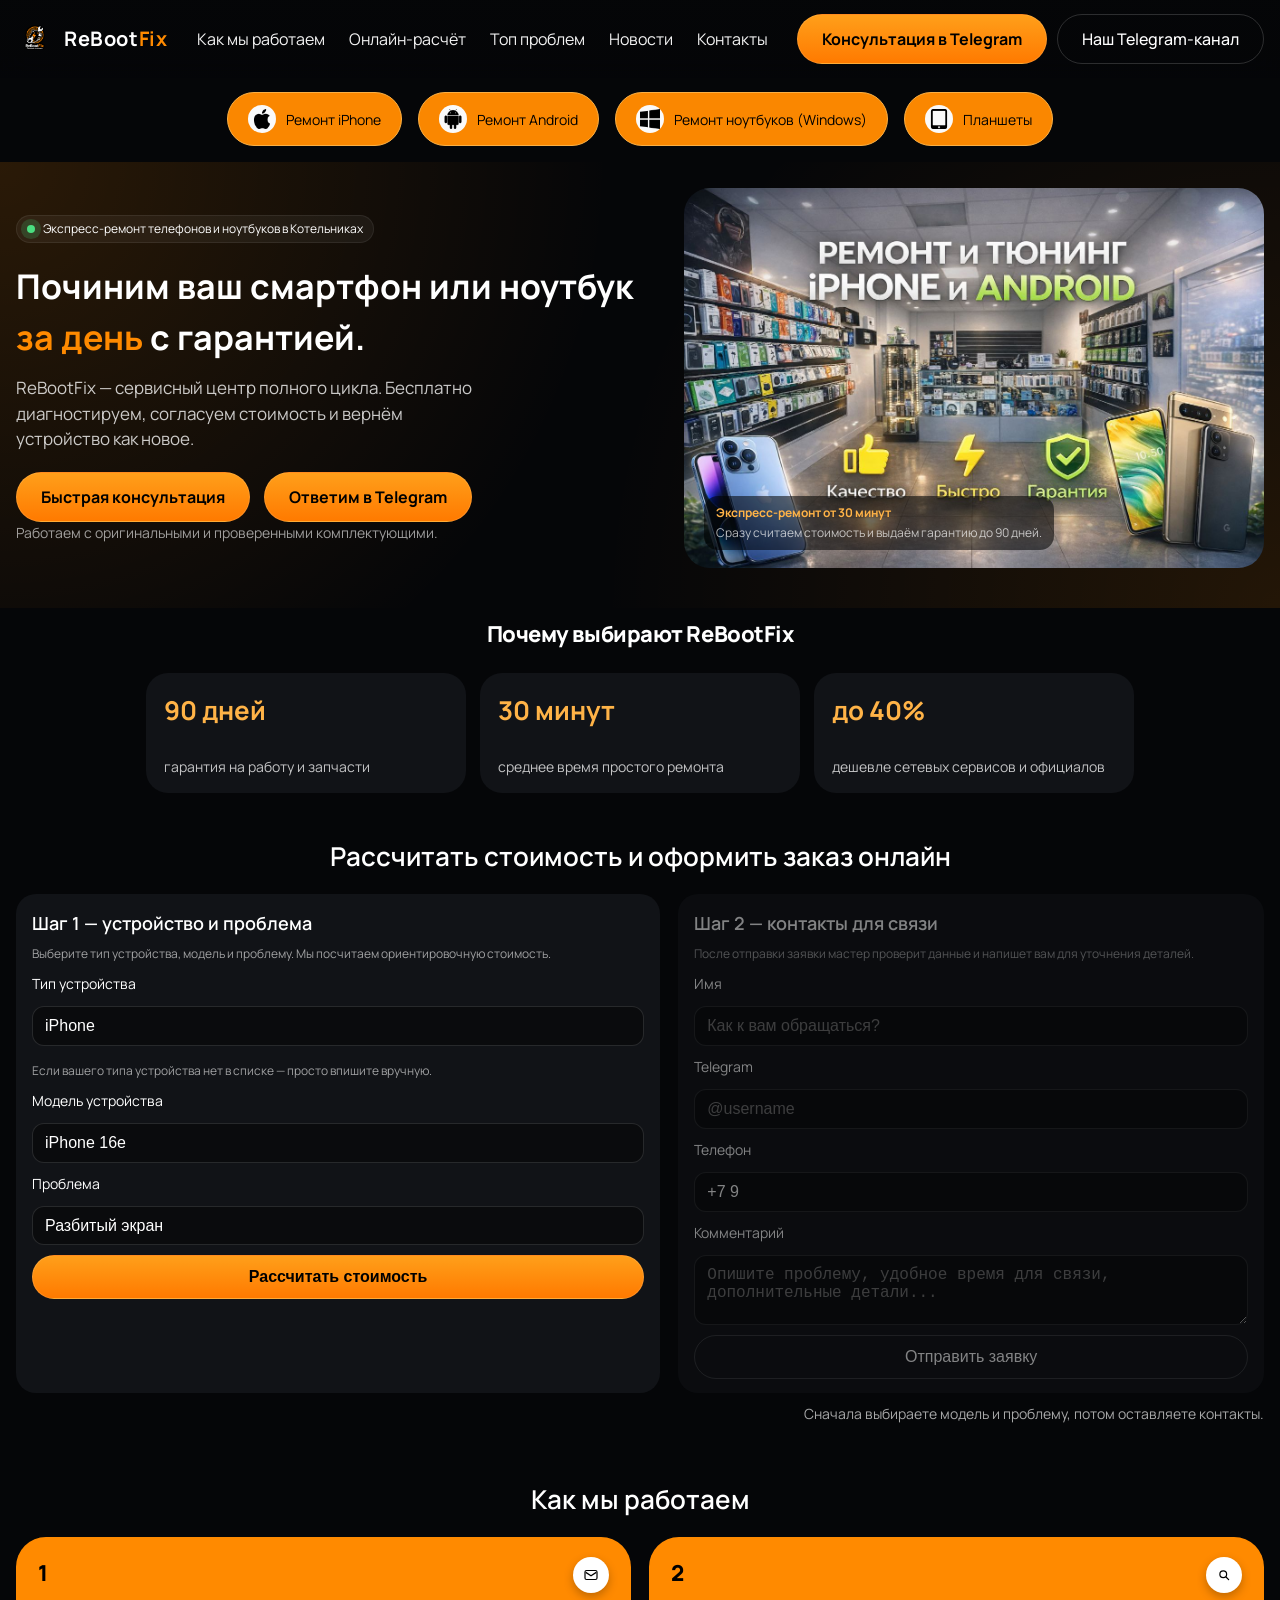
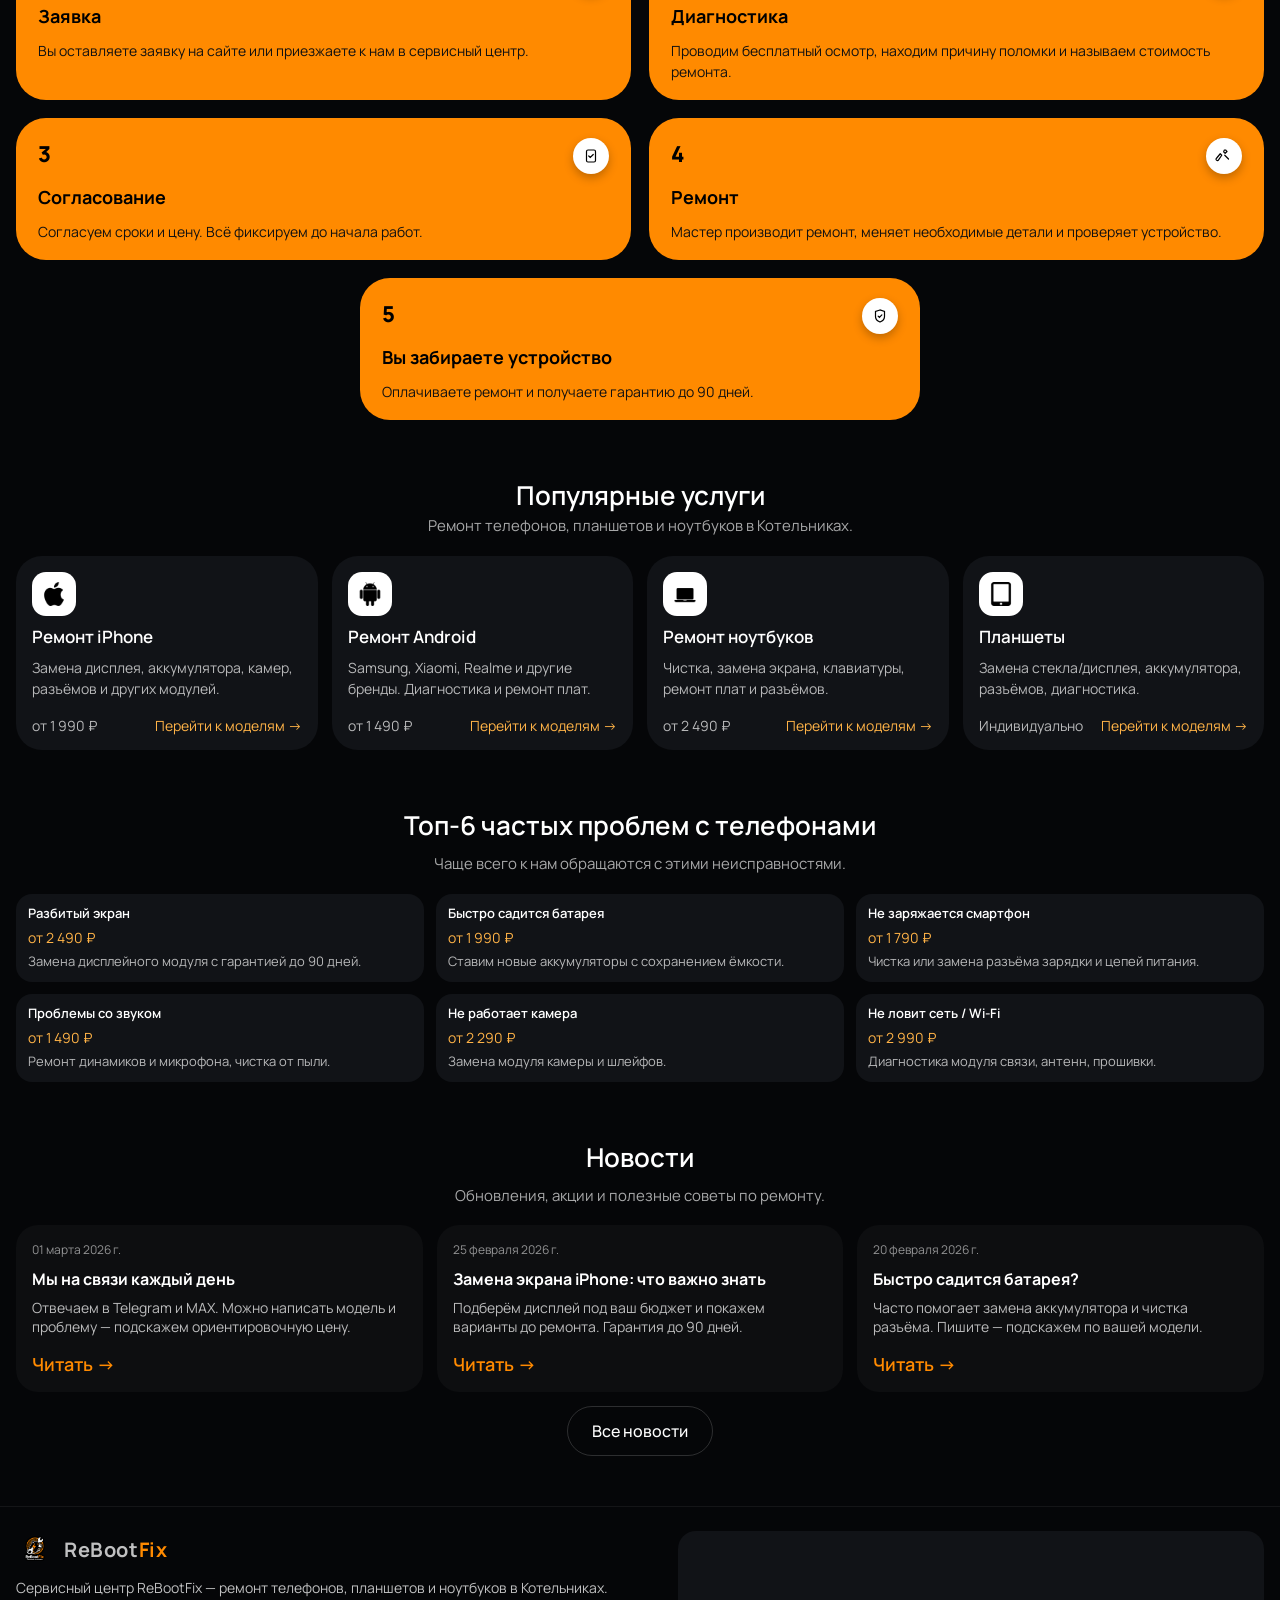
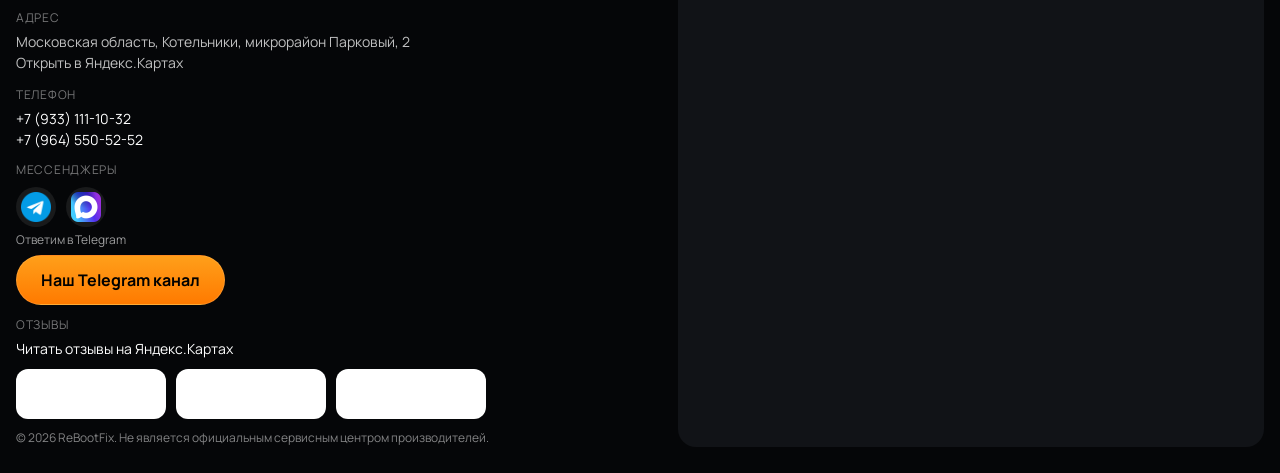
==== commit f480539d: "Add files via upload" ====
--- a/index.html
+++ b/index.html
@@ -10,35 +10,29 @@
 </head>
 <body class="page"> <header class="header"> <div class="container header__inner">
 <a class="logo" href="index.html"> <div class="logo__icon"> <img alt="ReBootFix" src="logo-rebootfix-black.png" class="header__logo-img"/> </div> <div class="logo__text">ReBoot<span>Fix</span></div>
-</a> <nav class="nav"> <a class="nav__link" href="#steps">Как мы работаем</a> <a class="nav__link" href="#order">Онлайн-расчёт</a> <a class="nav__link" href="#issues">Топ проблем</a> <a class="nav__link" href="#contacts">Контакты</a> </nav> <div class="header__actions"> <a class="btn btn--primary" href="https://t.me/ReBootFix" rel="noopener" target="_blank">Наш Telegram канал</a> <a class="btn btn--primary" href="#contacts">Связаться с нами</a> </div> </div>
-</header> <!-- ЧИПСЫ РАЗДЕЛОВ -->
+</a> <nav class="nav"> <a class="nav__link" href="#steps">Как мы работаем</a> <a class="nav__link" href="#order">Онлайн-расчёт</a> <a class="nav__link" href="#issues">Топ проблем</a> <a class="nav__link" href="news.html">Новости</a> <a class="nav__link" href="#contacts">Контакты</a> </nav> <div class="header__actions"> <a class="btn btn--primary" href="https://t.me/ReBootFixx" rel="noopener" target="_blank">Консультация в Telegram</a> <a class="btn btn--outline" href="https://t.me/ReBootFix" rel="noopener" target="_blank">Наш Telegram‑канал</a> </div> </div> </header> <!-- ЧИПСЫ РАЗДЕЛОВ -->
 <div class="chips">
 <div class="container">
 <div class="chips__scroll">
 <a class="chip" href="iphone.html"><span class="chip__icon"><img alt="" class="chip__img" src="icon-apple.png"/></span>Ремонт iPhone</a>
-<div class="chip chip--dropdown" id="androidChip" role="navigation" aria-label="Ремонт Android">
-  <a class="chip__main" href="android.html">
-    <span class="chip__icon"><img alt="" class="chip__img" src="icon-android.png"/></span>
-    Ремонт Android
-  </a>
-  <button class="chip__toggle" type="button" aria-haspopup="true" aria-expanded="false" aria-controls="androidChipMenu">▾</button>
-  <div class="chip__menu" id="androidChipMenu" aria-hidden="true">
-    <a class="chip__item" href="android.html?brand=samsung">Samsung</a>
-    <a class="chip__item" href="android.html?brand=honor">Honor</a>
-    <a class="chip__item" href="android.html?brand=xiaomi">Xiaomi</a>
-    <a class="chip__item" href="android.html?brand=huawei">Huawei</a>
-  </div>
-</div>
+<a class="chip" href="android.html"><span class="chip__icon"><img alt="" class="chip__img" src="icon-android.png"/></span>Ремонт Android</a>
 <a class="chip" href="laptops.html"><span class="chip__icon"><img alt="" class="chip__img" src="icon-windows2.png"/></span>Ремонт ноутбуков (Windows)</a>
 <a class="chip" href="tablets.html"><span class="chip__icon"><img alt="" class="chip__img" src="icon-tablet2.png"/></span>Планшеты</a>
 </div>
 </div>
 </div>
 <!-- HERO -->
-<section class="hero"> <div class="container hero__inner"> <div> <div class="hero__badge"> <span class="hero__badge-dot"></span> Экспресс-ремонт телефонов и ноутбуков в Котельниках </div> <h1> Починим ваш смартфон или ноутбук <span>за день</span> с гарантией. </h1> <p class="hero__text"> ReBootFix — сервисный центр полного цикла. Бесплатно диагностируем, согласуем стоимость и вернём устройство как новое. </p> <div class="hero__actions"> <a class="btn btn--primary" href="#order">Быстрая консультация</a> <a class="btn btn--primary tg-big-btn" href="https://t.me/ReBootFixx" rel="noopener" target="_blank">Ответим в Telegram</a> </div> <p class="hero__note">Работаем с оригинальными и проверенными комплектующими.</p> </div> <div class="hero__image"> <div class="hero__phone-wrap"> <div class="phone phone--broken"> <div class="phone__screen"></div> <div class="phone__notch"></div> </div> <div class="phone phone--clean"> <div class="phone__screen"></div> <div class="phone__notch"></div> </div> </div> <div class="hero__badge-card"> <strong>Экспресс-ремонт от 30 минут</strong> <span>Сразу считаем стоимость и выдаём гарантию до 90 дней.</span> </div> </div> </div>
+<section class="hero"> <div class="container hero__inner"> <div> <div class="hero__badge"> <span class="hero__badge-dot"></span> Экспресс-ремонт телефонов и ноутбуков в Котельниках </div> <h1> Починим ваш смартфон или ноутбук <span>за день</span> с гарантией. </h1> <p class="hero__text"> ReBootFix — сервисный центр полного цикла. Бесплатно диагностируем, согласуем стоимость и вернём устройство как новое. </p> <div class="hero__actions"> <a class="btn btn--primary" href="#order">Быстрая консультация</a> <a class="btn btn--primary tg-big-btn" href="https://t.me/ReBootFixx" rel="noopener" target="_blank">Ответим в Telegram</a> </div> <p class="hero__note">Работаем с оригинальными и проверенными комплектующими.</p> </div> <div class="hero__image"> <img class="hero__photo" src="hero-main.jpg" alt="Ремонт iPhone и Android в ReBootFix"/> <div class="hero__badge-card"> <strong>Экспресс-ремонт от 30 минут</strong> <span>Сразу считаем стоимость и выдаём гарантию до 90 дней.</span> </div> </div> </div>
 </section> <!-- STATS -->
-<section class="stats"> <div class="container stats__grid"> <div class="stat"> <div class="stat__value">90 дней</div> <div class="stat__label">гарантия на работу и запчасти</div> </div> <div class="stat"> <div class="stat__value">30 минут</div> <div class="stat__label">среднее время простого ремонта</div> </div> <div class="stat"> <div class="stat__value">до 40%</div> <div class="stat__label">дешевле сетевых сервисов и официалов</div> </div> </div>
-</section> <!-- ОНЛАЙН-РАСЧЁТ -->
+<section class="stats">
+  <div class="container">
+    <div class="stats__head"><h2 class="stats__title">Почему выбирают ReBootFix</h2></div>
+    <div class="stats__grid">
+ <div class="stat"> <div class="stat__value">90 дней</div> <div class="stat__label">гарантия на работу и запчасти</div> </div> <div class="stat"> <div class="stat__value">30 минут</div> <div class="stat__label">среднее время простого ремонта</div> </div> <div class="stat"> <div class="stat__value">до 40%</div> <div class="stat__label">дешевле сетевых сервисов и официалов</div> </div> 
+    </div>
+  </div>
+</section>
+<!-- ОНЛАЙН-РАСЧЁТ -->
 <section class="section" id="order">
   <div class="container">
     <div class="section__header">
@@ -102,6 +96,11 @@
           <div class="form-row">
             <label class="form-label" for="order-telegram">Telegram</label>
             <input class="input" id="order-telegram" placeholder="@username" autocomplete="off" inputmode="text" />
+          </div>
+
+          <div class="form-row">
+            <label class="form-label" for="order-phone">Телефон</label>
+            <input class="input" id="order-phone" placeholder="+7 9XX XXX-XX-XX" autocomplete="tel" inputmode="tel" value="+7 9" />
           </div>
 
           <div class="form-row">
@@ -173,8 +172,26 @@
 </section> <!-- ТОП-6 ПРОБЛЕМ -->
 <section class="section" id="issues"> <div class="container"> <div class="section__header"> <div class="section__title">Топ-6 частых проблем с телефонами</div> <div class="section__subtitle">Чаще всего к нам обращаются с этими неисправностями.</div> </div> <div class="issues"> <div class="issue"> <div class="issue__title">Разбитый экран</div> <div class="issue__price">от 2 490 ₽</div> <div class="issue__note">Замена дисплейного модуля с гарантией до 90 дней.</div> </div> <div class="issue"> <div class="issue__title">Быстро садится батарея</div> <div class="issue__price">от 1 990 ₽</div> <div class="issue__note">Ставим новые аккумуляторы с сохранением ёмкости.</div> </div> <div class="issue"> <div class="issue__title">Не заряжается смартфон</div> <div class="issue__price">от 1 790 ₽</div> <div class="issue__note">Чистка или замена разъёма зарядки и цепей питания.</div> </div> <div class="issue"> <div class="issue__title">Проблемы со звуком</div> <div class="issue__price">от 1 490 ₽</div> <div class="issue__note">Ремонт динамиков и микрофона, чистка от пыли.</div> </div> <div class="issue"> <div class="issue__title">Не работает камера</div> <div class="issue__price">от 2 290 ₽</div> <div class="issue__note">Замена модуля камеры и шлейфов.</div> </div> <div class="issue"> <div class="issue__title">Не ловит сеть / Wi-Fi</div> <div class="issue__price">от 2 990 ₽</div> <div class="issue__note">Диагностика модуля связи, антенн, прошивки.</div> </div> </div> </div>
 </section> <!-- FOOTER -->
-<footer class="footer" id="contacts"> <div class="container footer__inner"> <div> <div class="logo"> <div class="logo__icon"> <img alt="ReBootFix" src="logo-rebootfix-black.png"/> </div> <div class="logo__text">ReBoot<span>Fix</span></div> </div> <div class="footer__row"> Сервисный центр ReBootFix — ремонт телефонов, планшетов и ноутбуков в Котельниках. </div> <div class="footer__row"> <span class="footer__label">Адрес</span><br/> Московская область, Котельники, микрорайон Парковый, 2<br/> <a href="https://yandex.ru/maps/org/rebootfix/221005671210?si=v9nre5a27yj263veqmcjpbkttr" target="_blank"> Открыть в Яндекс.Картах </a> </div> <div class="footer__row footer__contacts"> <div> <span class="footer__label">Телефон</span><br/> <a href="tel:+79645505252">+7 (964) 550-52-52</a> </div> <div> <span class="footer__label">Мессенджеры</span><br/> <div class="messengers-row"><a aria-label="Telegram" class="messenger" href="https://t.me/ReBootFixx" target="_blank"><img alt="Telegram" src="icon-telegram.png"/></a></div><div class="messengers-note">Ответим в Telegram</div><div class="tgk-link"><a class="btn btn--primary" href="https://t.me/ReBootFix" rel="noopener" target="_blank">Наш Telegram канал</a></div> </div> <div> <span class="footer__label">Отзывы</span><br/> <a href="https://yandex.ru/maps/org/rebootfix/221005671210?si=v9nre5a27yj263veqmcjpbkttr" target="_blank"> Читать отзывы на Яндекс.Картах </a> <div class="trust-badges">  <iframe title="Рейтинг в Яндексе" src="https://yandex.ru/sprav/widget/rating-badge/221005671210?type=rating" width="150" height="50" frameborder="0" loading="lazy"></iframe>  <iframe title="Награда Яндекса" src="https://yandex.ru/sprav/widget/rating-badge/221005671210?type=award" width="150" height="50" frameborder="0" loading="lazy"></iframe>  <iframe title="Альтернативный бейдж" src="https://yandex.ru/sprav/widget/rating-badge/221005671210?type=alt" width="150" height="50" frameborder="0" loading="lazy"></iframe> </div> </div> </div> <div class="footer__row" style="margin-top:10px;font-size:12px;color:rgba(255,255,255,0.5);"> © <span id="year"></span> ReBootFix. Не является официальным сервисным центром производителей. </div> </div> <div class="footer__map"> <iframe allowfullscreen="true" frameborder="0" height="260" src="https://yandex.ru/map-widget/v1/?ll=37.874329,55.658332&amp;z=17&amp;pt=37.874329,55.658332,pm2rdm&amp;l=map" style="border:0;" width="100%"> </iframe>
+
+<!-- НОВОСТИ -->
+<section class="section" id="news">
+  <div class="container">
+    <div class="section__header">
+      <div class="section__title">Новости</div>
+      <div class="section__subtitle">Обновления, акции и полезные советы по ремонту.</div>
+    </div>
+
+    <div class="news-grid" id="newsPreview"></div>
+
+    <div style="display:flex;justify-content:center;margin-top:14px;">
+      <a class="btn btn--outline" href="news.html">Все новости</a>
+    </div>
+  </div>
+</section>
+
+<footer class="footer" id="contacts"> <div class="container footer__inner"> <div> <div class="logo"> <div class="logo__icon"> <img alt="ReBootFix" src="logo-rebootfix-black.png"/> </div> <div class="logo__text">ReBoot<span>Fix</span></div> </div> <div class="footer__row"> Сервисный центр ReBootFix — ремонт телефонов, планшетов и ноутбуков в Котельниках. </div> <div class="footer__row"> <span class="footer__label">Адрес</span><br/> Московская область, Котельники, микрорайон Парковый, 2<br/> <a href="https://yandex.ru/maps/org/rebootfix/221005671210?si=v9nre5a27yj263veqmcjpbkttr" target="_blank"> Открыть в Яндекс.Картах </a> </div> <div class="footer__row footer__contacts"> <div> <span class="footer__label">Телефон</span><br/> <a href="tel:+79331111032">+7 (933) 111-10-32</a><br/> <a href="tel:+79645505252">+7 (964) 550-52-52</a> </div> <div> <span class="footer__label">Мессенджеры</span><br/> <div class="messengers-row"><a aria-label="Telegram" class="messenger" href="https://t.me/ReBootFixx" target="_blank"><img alt="Telegram" src="icon-telegram.png"/></a><a aria-label="MAX" class="messenger" href="https://max.ru/u/f9LHodD0cOJMFYP6GxydgXBKJ6jrH4nY3RGHtgDUe7KFM8yxsaYxv8iRhDA" target="_blank"><img alt="MAX" src="icon-max.png"/></a></div><div class="messengers-note">Ответим в Telegram</div><div class="tgk-link"><a class="btn btn--primary" href="https://t.me/ReBootFix" rel="noopener" target="_blank">Наш Telegram канал</a></div> </div> <div> <span class="footer__label">Отзывы</span><br/> <a href="https://yandex.ru/maps/org/rebootfix/221005671210?si=v9nre5a27yj263veqmcjpbkttr" target="_blank"> Читать отзывы на Яндекс.Картах </a> <div class="trust-badges">  <iframe title="Рейтинг в Яндексе" src="https://yandex.ru/sprav/widget/rating-badge/221005671210?type=rating" width="150" height="50" frameborder="0" loading="lazy"></iframe>  <iframe title="Награда Яндекса" src="https://yandex.ru/sprav/widget/rating-badge/221005671210?type=award" width="150" height="50" frameborder="0" loading="lazy"></iframe>  <iframe title="Альтернативный бейдж" src="https://yandex.ru/sprav/widget/rating-badge/221005671210?type=alt" width="150" height="50" frameborder="0" loading="lazy"></iframe> </div> </div> </div> <div class="footer__row" style="margin-top:10px;font-size:12px;color:rgba(255,255,255,0.5);"> © <span id="year"></span> ReBootFix. Не является официальным сервисным центром производителей. </div> </div> <div class="footer__map"> <iframe allowfullscreen="true" frameborder="0" height="260" src="https://yandex.ru/map-widget/v1/?mode=search&oid=221005671210&ol=biz&z=17&ll=37.87442%2C55.658246" style="border:0;" width="100%"> </iframe>
 </div> </div></footer> <script src="device-data.js"></script>
+<script src="news.js"></script>
 <script>
   // year in footer
   document.getElementById('year').textContent = new Date().getFullYear();
@@ -188,163 +205,6 @@
       this.classList.add('chip--active');
     });
   });
-
-
-  // Android chip dropdown (robust for iOS Telegram WebView + desktop)
-  // Requirements: open DOWN, and reliably open on tap.
-  function setupAndroidChipDropdown(){
-    var chip = document.getElementById('androidChip');
-    if(!chip) return;
-    var menu = chip.querySelector('.chip__menu');
-    var toggle = chip.querySelector('.chip__toggle');
-    var main = chip.querySelector('.chip__main');
-    if(!menu || !toggle || !main) return;
-
-    // Always portal to <body> so the menu is never clipped by overflow containers.
-    var placeholder = document.createComment('android-menu-anchor');
-    var portaled = false;
-
-    function portal(){
-      if(portaled) return;
-      chip.insertBefore(placeholder, menu);
-      document.body.appendChild(menu);
-      menu.classList.add('is-portal');
-      portaled = true;
-    }
-
-    function unportal(){
-      if(!portaled) return;
-      if(placeholder.parentNode){
-        placeholder.parentNode.insertBefore(menu, placeholder);
-        placeholder.parentNode.removeChild(placeholder);
-      }
-      menu.classList.remove('is-portal');
-      menu.style.top = '';
-      menu.style.left = '';
-      menu.style.zIndex = '';
-      portaled = false;
-    }
-
-    function positionBelow(){
-      var rect = chip.getBoundingClientRect();
-      var margin = 10;
-      var vw = window.innerWidth;
-      var vh = window.innerHeight;
-      var mw = menu.offsetWidth;
-      var mh = menu.offsetHeight;
-
-      var left = Math.min(Math.max(rect.left, 8), vw - mw - 8);
-      var top = rect.bottom + margin;
-      // Clamp to viewport (still opening down, but always visible)
-      if(top + mh > vh - 8){
-        top = Math.max(8, vh - mh - 8);
-      }
-
-      menu.style.position = 'fixed';
-      menu.style.left = left + 'px';
-      menu.style.top = top + 'px';
-      menu.style.zIndex = 99999;
-    }
-
-    function open(){
-      portal();
-      chip.classList.add('is-open');
-      menu.classList.add('is-open');
-      toggle.setAttribute('aria-expanded','true');
-      menu.setAttribute('aria-hidden','false');
-      requestAnimationFrame(positionBelow);
-    }
-
-    function close(){
-      chip.classList.remove('is-open');
-      menu.classList.remove('is-open');
-      toggle.setAttribute('aria-expanded','false');
-      menu.setAttribute('aria-hidden','true');
-      unportal();
-    }
-
-    function isOpen(){ return menu.classList.contains('is-open'); }
-
-    // Tap/scroll detection: open on tap, ignore scroll gesture (mobile chips scroller).
-    var startX=0, startY=0, moved=false, isTouchPointer=false;
-
-    function onPointerDown(e){
-      if(!e) return;
-      isTouchPointer = (e.pointerType === 'touch');
-      if(!isTouchPointer){ moved=false; return; }
-      startX = e.clientX; startY = e.clientY; moved = false;
-    }
-    function onPointerMove(e){
-      if(!isTouchPointer) return;
-      var dx = Math.abs(e.clientX - startX);
-      var dy = Math.abs(e.clientY - startY);
-      if(dx > 10 || dy > 10) moved = true;
-    }
-
-    function onTouchStart(e){
-      var t = e.touches && e.touches[0];
-      if(!t) return;
-      startX = t.clientX; startY = t.clientY; moved = false;
-    }
-    function onTouchMove(e){
-      var t = e.touches && e.touches[0];
-      if(!t) return;
-      var dx = Math.abs(t.clientX - startX);
-      var dy = Math.abs(t.clientY - startY);
-      if(dx > 10 || dy > 10) moved = true;
-    }
-
-    // Prevent double-toggle (e.g. touchend -> click, or pointerup -> click)
-    var justToggledAt = 0;
-
-    function trigger(e){
-      // Ignore synthetic click fired right after touch/pointer interaction
-      if(e && e.type === 'click' && (Date.now() - justToggledAt) < 350) return;
-
-      var isTouch = !!(e && (String(e.type).indexOf('touch') === 0 || e.pointerType === 'touch'));
-      if(isTouch && moved){ moved = false; return; }
-
-      // allow normal clicks inside the menu
-      if(e && e.target && e.target.closest && e.target.closest('.chip__item')) return;
-
-      if(e && typeof e.preventDefault === 'function') e.preventDefault();
-      if(e && typeof e.stopPropagation === 'function') e.stopPropagation();
-
-      if(isOpen()) close(); else open();
-      justToggledAt = Date.now();
-      moved = false;
-    }
-
-    // Open on any tap/click on the chip (including the arrow). Prevent link navigation.
-    if('PointerEvent' in window){
-      chip.addEventListener('pointerdown', onPointerDown, {passive:true});
-      chip.addEventListener('pointermove', onPointerMove, {passive:true});
-      chip.addEventListener('pointerup', trigger, {passive:false});
-    } else {
-      chip.addEventListener('touchstart', onTouchStart, {passive:true});
-      chip.addEventListener('touchmove', onTouchMove, {passive:true});
-      chip.addEventListener('touchend', trigger, {passive:false});
-      chip.addEventListener('click', trigger, {passive:false});
-    }
-
-    // Close on outside tap/click
-    document.addEventListener('click', function(e){
-      if(!isOpen()) return;
-      if(menu.contains(e.target) || chip.contains(e.target)) return;
-      close();
-    });
-    document.addEventListener('touchend', function(e){
-      if(!isOpen()) return;
-      if(menu.contains(e.target) || chip.contains(e.target)) return;
-      close();
-    }, {passive:true});
-
-    window.addEventListener('resize', function(){ if(isOpen()) positionBelow(); });
-    window.addEventListener('scroll', function(){ if(isOpen()) positionBelow(); }, {passive:true});
-    document.addEventListener('keydown', function(e){ if(e.key === 'Escape') close(); });
-  }
-
-  setupAndroidChipDropdown();
   // models for calculator (from device-data.js)
   function normalizeType(raw) {
     const exact = (raw || '').trim();
@@ -474,9 +334,95 @@
   const orderForm = document.getElementById('order-contact-form');
   const orderSuccess = document.getElementById('order-success');
 
+// Phone prefix helper (+7 9...)
+(function(){
+  const phoneEl = document.getElementById('order-phone');
+  if(!phoneEl) return;
+
+  const PREFIX = '+7 9';
+
+  function normalize(v){
+    v = (v || '').toString();
+    // keep digits and plus
+    v = v.replace(/[^\d+]/g,'');
+    if(!v.startsWith('+7')) v = '+7' + v.replace(/^\+?/,'').replace(/^7?/,'');
+    // ensure +79 at start
+    if(v.startsWith('+7') && !v.startsWith('+79')) {
+      v = '+79' + v.slice(2).replace(/^9/,'');
+    }
+    const digits = v.replace(/[^\d]/g,''); // 7 + digits
+    let out = '+7 9';
+    const rest = digits.slice(2); // after 79
+    if(rest.length){ out += rest.slice(0,2); }
+    if(rest.length > 2){ out += ' ' + rest.slice(2,5); }
+    if(rest.length > 5){ out += '-' + rest.slice(5,7); }
+    if(rest.length > 7){ out += '-' + rest.slice(7,9); }
+    return out;
+  }
+
+  function ensurePrefix(){
+    const t = (phoneEl.value || '').trim();
+    if(!t || t === '+7' || t === '+7 9') phoneEl.value = PREFIX;
+  }
+
+  phoneEl.addEventListener('focus', ensurePrefix);
+  phoneEl.addEventListener('click', ensurePrefix);
+
+  phoneEl.addEventListener('input', function(){
+    const end = phoneEl.selectionStart === phoneEl.value.length;
+    phoneEl.value = normalize(phoneEl.value);
+    if(end) phoneEl.setSelectionRange(phoneEl.value.length, phoneEl.value.length);
+  });
+
+  phoneEl.value = normalize(phoneEl.value || PREFIX);
+})();
+
+
   orderForm?.addEventListener('submit', function (e) {
-    e.preventDefault();
-    orderSuccess.style.display = 'block';
-  });
+  e.preventDefault();
+
+  const typeInfo = normalizeType(orderTypeEl.value);
+  const typeLabel = typeInfo.label;
+  const model = (orderModelEl.value || '').trim() || '—';
+
+  const problemEl = document.getElementById('order-problem');
+  const problemText = problemEl?.options?.[problemEl.selectedIndex]?.text || '—';
+
+  const name = (document.getElementById('order-name')?.value || '').trim();
+  const tg = (document.getElementById('order-telegram')?.value || '').trim();
+  const phone = (document.getElementById('order-phone')?.value || '').trim();
+  const comment = (document.getElementById('order-comment')?.value || '').trim();
+
+  const lines = [
+    'Заявка с сайта ReBootFix',
+    `Тип: ${typeLabel}`,
+    `Модель: ${model}`,
+    `Проблема: ${problemText}`,
+    name ? `Имя: ${name}` : null,
+    tg ? `Telegram: ${tg}` : null,
+    phone ? `Телефон: ${phone}` : null,
+    comment ? `Комментарий: ${comment}` : null
+  ].filter(Boolean);
+
+  const message = lines.join('\n');
+
+  // Copy message (so user can paste it even if Telegram doesn't prefill)
+  try { navigator.clipboard?.writeText(message); } catch(err) {}
+
+  // Open Telegram share with prefilled text
+  const shareUrl = 'https://t.me/share/url?url=&text=' + encodeURIComponent(message);
+  window.open(shareUrl, '_blank', 'noopener');
+
+  orderSuccess.style.display = 'block';
+  orderSuccess.textContent = 'Готово! Мы открыли Telegram и скопировали текст заявки — просто отправьте сообщение.';
+});
+
+// News preview
+document.addEventListener('DOMContentLoaded', function(){
+  if(window.renderNewsPreview){
+    window.renderNewsPreview('newsPreview', { limit: 3 });
+  }
+});
+
 </script> </body>
 </html>
--- a/style_edited.css
+++ b/style_edited.css
@@ -359,7 +359,7 @@
       border-radius: var(--radius-pill);
       padding: 6px 12px;
       background: rgba(0,0,0,0.35);
-      border: 1px solid rgba(255,255,255,0.08);
+      border: none;
       font-size: 12px;
     }
 
@@ -446,19 +446,27 @@
 
     /* STATS */
 
-    .stats { padding: 10px 0 26px; }
+    .stats { padding: 10px 0 22px; }
 
     .stats__grid {
       display: grid;
       grid-template-columns: repeat(3, minmax(0,1fr));
       gap: 14px;
+      max-width: 980px;
+      margin: 0 auto;
+      margin-top: 44px;
+      align-items: stretch;
     }
 
     .stat {
       border-radius: 22px;
       background: var(--bg-dark-soft);
       padding: 18px 18px 16px;
-      border: 1px solid rgba(255,255,255,0.08);
+      border: none;
+      display: flex;
+      flex-direction: column;
+      justify-content: space-between;
+      min-height: 120px;
     }
 
     .stat__value {
@@ -473,7 +481,9 @@
       color: rgba(255,255,255,0.75);
     }
 
-    /* SECTION */
+        .stats + .section { padding-top: 22px; }
+
+/* SECTION */
 
     section { scroll-margin-top: 80px; }
 
@@ -669,7 +679,7 @@
     .form-card {
       border-radius: 20px;
       background: var(--bg-dark-soft);
-      border: 1px solid rgba(255,255,255,0.08);
+      border: none;
       padding: 16px 16px 14px;
       font-size: 14px;
     }
@@ -797,7 +807,7 @@
       border-radius: 18px;
       overflow: hidden;
       background: #111317;
-      border: 1px solid rgba(255,255,255,0.08);
+      border: none;
       min-height: 200px;
       display: flex;
       align-items: stretch;
@@ -1107,7 +1117,7 @@
 /* === overrides v7 (requested tweaks) === */
 /* Logo: bigger, no outline */
 .logo__icon{border:0 !important; box-shadow:none !important; background:transparent !important; padding:0 !important;}
-.logo__icon img{width:46px !important; height:46px !important; object-fit:contain; border-radius:12px !important; display:block;}
+.logo__icon img{width:46px !important; height:52px !important; object-fit:contain; border-radius:12px !important; display:block;}
 .logo__text{font-size:20px !important;}
 
 /* Popular services: icons on white background */
@@ -1226,7 +1236,7 @@
   padding: 10px 16px;
   font-weight: 700;
   text-decoration:none;
-  border: 1px solid rgba(255,255,255,0.08);
+  border: none;
 }
 .tcard__btn:hover{
   transform: translateY(-1px);
@@ -1650,12 +1660,12 @@
 
 /* Bigger logo in header */
 .header__logo-img{
-  height: 54px;
+  height: 34px;
   width: auto;
 }
 
 @media (max-width: 480px){
-  .header__logo-img{ height: 44px; }
+  .header__logo-img{ height: 34px; }
 }
 
 /* Telegram button: glow only on hover */
@@ -1835,3 +1845,447 @@
   .benefit-card__text{ font-size: 14px; }
   .trust-card__sub{ font-size: 14px; }
 }
+
+
+/* HERO PHOTO */
+.hero__photo{
+  width: 100%;
+  height: 380px;
+  border-radius: 26px;
+  object-fit: cover;
+  display: block;
+  border: none;
+  box-shadow: none;
+}
+@media (max-width: 900px){
+  .hero__photo{ height: 300px; border-radius: 22px; }
+}
+@media (max-width: 560px){
+  .hero__photo{ height: 240px; border-radius: 18px; }
+}
+
+/* Center the 3 stats cards as a group on wide screens */
+@media (min-width: 1100px){
+  .stats__grid{
+    grid-template-columns: repeat(3, 320px);
+    justify-content: center;
+  }
+}
+
+/* Header phone button */
+.header__phone{
+  white-space: nowrap;
+
+  color: #fff;
+  font-variant-numeric: tabular-nums;
+}
+
+
+/* NEWS */
+.news-grid{
+  display: grid;
+  grid-template-columns: repeat(3, minmax(0,1fr));
+  gap: 14px;
+}
+.news-card{
+  border-radius: 22px;
+  background: rgba(255,255,255,0.03);
+  border: none;
+  padding: 16px 16px 14px;
+  display:flex;
+  flex-direction: column;
+  gap: 8px;
+}
+.news-card__date{
+  font-size: 12px;
+  color: rgba(255,255,255,0.55);
+}
+.news-card__title{
+  font-weight: 700;
+  font-size: 16px;
+}
+.news-card__text{
+  font-size: 14px;
+  color: rgba(255,255,255,0.72);
+  line-height: 1.35;
+}
+.news-card__link{
+  margin-top: 6px;
+  color: var(--accent);
+  text-decoration: none;
+  font-weight: 600;
+}
+.news-card__link:hover{ text-decoration: underline; }
+
+@media (max-width: 980px){
+  .news-grid{ grid-template-columns: repeat(2, minmax(0,1fr)); }
+}
+@media (max-width: 640px){
+  .news-grid{ grid-template-columns: 1fr; }
+}
+
+/* MODELS V2 (tabs + services table) */
+.catalog{
+  padding: 6px 0 22px;
+}
+.tabs-row{
+  display:flex;
+  gap: 10px;
+  overflow-x: auto;
+  -webkit-overflow-scrolling: touch;
+  padding: 6px 2px 10px;
+  scrollbar-width: none;
+}
+.tabs-row::-webkit-scrollbar{ display:none; }
+
+.tab-btn{
+  flex: 0 0 auto;
+  border: 1px solid rgba(255,255,255,0.10);
+  background: rgba(255,255,255,0.03);
+  color: rgba(255,255,255,0.88);
+  padding: 10px 16px;
+  border-radius: 14px;
+  font-weight: 650;
+  cursor: pointer;
+}
+.tab-btn.is-active{
+  background: rgba(255,159,10,0.18);
+  border-color: rgba(255,159,10,0.45);
+  color: #fff;
+}
+
+.models-row{
+  display:flex;
+  gap: 10px;
+  overflow-x: auto;
+  -webkit-overflow-scrolling: touch;
+  padding: 8px 2px 12px;
+  scrollbar-width: none;
+}
+.models-row::-webkit-scrollbar{ display:none; }
+
+.model-btn{
+  flex: 0 0 auto;
+  border: 1px solid rgba(255,255,255,0.10);
+  background: rgba(255,255,255,0.03);
+  color: rgba(255,255,255,0.88);
+  padding: 10px 16px;
+  border-radius: 14px;
+  cursor: pointer;
+  font-weight: 600;
+}
+.model-btn.is-active{
+  background: rgba(255,255,255,0.10);
+  border-color: rgba(255,255,255,0.22);
+  color: #fff;
+}
+.model-btn.model-btn--more{
+  background: rgba(255,159,10,0.12);
+  border-color: rgba(255,159,10,0.40);
+}
+.model-title{
+  margin: 8px 0 10px;
+  font-size: 22px;
+  font-weight: 800;
+}
+
+.services-grid{
+  border-radius: 22px;
+  overflow: hidden;
+  border: none;
+  background: rgba(255,255,255,0.03);
+}
+.service-item{
+  display:flex;
+  align-items: center;
+  justify-content: space-between;
+  gap: 12px;
+  padding: 14px 16px;
+  border-top: 1px solid rgba(255,255,255,0.07);
+}
+.service-item:first-child{ border-top: none; }
+
+.service-item__left{
+  display:flex;
+  flex-direction: column;
+  gap: 4px;
+}
+.service-item__name{
+  font-weight: 650;
+}
+.service-item__price{
+  color: rgba(255,255,255,0.70);
+  font-size: 14px;
+}
+.service-item__btn{
+  flex: 0 0 auto;
+  padding: 10px 14px;
+  border-radius: 999px;
+  border: none;
+  background: rgba(255,159,10,0.92);
+  color: #111;
+  font-weight: 800;
+  cursor: pointer;
+}
+.service-item__btn:hover{ filter: brightness(1.05); }
+
+@media (min-width: 980px){
+  .services-grid{
+    display:grid;
+    grid-template-columns: 1fr 1fr;
+  }
+  .service-item{
+    border-top: none;
+    border-right: 1px solid rgba(255,255,255,0.07);
+  }
+  .service-item:nth-child(2n){
+    border-right: none;
+  }
+  .service-item:nth-child(n+3){
+    border-top: 1px solid rgba(255,255,255,0.07);
+  }
+}
+
+.popular-mini{
+  margin-top: 10px;
+  display:grid;
+  grid-template-columns: repeat(3, minmax(0,1fr));
+  gap: 10px;
+}
+.popular-mini .mini{
+  border-radius: 18px;
+  padding: 12px 12px 10px;
+  background: rgba(255,255,255,0.03);
+  border: none;
+}
+.popular-mini .mini b{ display:block; font-size: 13px; }
+.popular-mini .mini span{ display:block; margin-top: 4px; font-size: 12px; color: rgba(255,255,255,0.65); }
+
+@media (max-width: 640px){
+  .popular-mini{ grid-template-columns: repeat(2, minmax(0,1fr)); }
+}
+
+/* Models modal */
+.models-modal{ position: fixed; inset: 0; display:none; z-index: 9999; }
+.models-modal.is-open{ display:block; }
+.models-modal__backdrop{ position:absolute; inset:0; background: rgba(0,0,0,0.65); }
+.models-modal__panel{
+  position:absolute;
+  left: 50%;
+  top: 50%;
+  transform: translate(-50%,-50%);
+  width: min(560px, calc(100% - 28px));
+  max-height: min(70vh, 640px);
+  overflow: auto;
+  border-radius: 22px;
+  background: #0f1115;
+  border: 1px solid rgba(255,255,255,0.10);
+  padding: 14px;
+}
+.models-modal__head{
+  display:flex;
+  align-items:center;
+  justify-content: space-between;
+  gap: 10px;
+  margin-bottom: 10px;
+}
+.models-modal__title{ font-weight: 800; }
+.models-modal__close{
+  border: 1px solid rgba(255,255,255,0.12);
+  background: rgba(255,255,255,0.04);
+  color: #fff;
+  border-radius: 12px;
+  padding: 0;
+  width: 42px;
+  height: 42px;
+  display:flex;
+  align-items:center;
+  justify-content:center;
+  font-size: 22px;
+  line-height: 1;
+  cursor: pointer;
+}
+.models-modal__search{
+  width: 100%;
+  padding: 10px 12px;
+  border-radius: 14px;
+  border: 1px solid rgba(255,255,255,0.10);
+  background: rgba(255,255,255,0.03);
+  color: #fff;
+  outline: none;
+  margin-bottom: 10px;
+}
+.models-modal__list{
+  display:grid;
+  grid-template-columns: 1fr;
+  gap: 8px;
+}
+.models-modal__item{
+  width: 100%;
+  text-align: left;
+  padding: 10px 12px;
+  border-radius: 14px;
+  border: 1px solid rgba(255,255,255,0.10);
+  background: rgba(255,255,255,0.03);
+  color: rgba(255,255,255,0.9);
+  cursor: pointer;
+}
+.models-modal__item:hover{ background: rgba(255,255,255,0.06); }
+
+/* News page articles */
+.news-article{
+  border-radius: 22px;
+  background: rgba(255,255,255,0.03);
+  border: none;
+  padding: 16px 16px 14px;
+}
+.news-article__date{
+  font-size: 12px;
+  color: rgba(255,255,255,0.55);
+}
+.news-article__title{
+  margin: 8px 0 8px;
+  font-size: 20px;
+  font-weight: 800;
+}
+.news-article__text{
+  margin: 0;
+  color: rgba(255,255,255,0.78);
+  line-height: 1.45;
+}
+
+/* When hero uses a real photo, remove the orange gradient frame */
+.hero .hero__image{
+  background: transparent;
+  padding: 0;
+  overflow: visible;
+  min-height: auto;
+}
+.hero .hero__badge-card{
+  margin-top: 12px;
+}
+
+/* MAX button */
+.btn__icon{
+  width:18px;
+  height:18px;
+  object-fit:contain;
+  flex: 0 0 auto;
+}
+.btn--max{
+  display:inline-flex;
+  align-items:center;
+  gap:8px;
+  white-space:nowrap;
+}
+
+
+.footer__contacts a{ color: #fff; text-decoration: none; }
+.footer__contacts a:hover{ text-decoration: underline; }
+
+
+/* STATS header */
+/* просили опустить карточки ниже — уменьшаем нижний отступ заголовка и добавляем отступ сверху у сетки */
+.stats__head{ display:flex; justify-content:center; margin-bottom: 0; }
+.stats__title{ font-size: 22px; font-weight: 800; letter-spacing: -0.02em; text-align:center; margin: 0; }
+@media (max-width: 560px){ .stats__title{ font-size: 18px; } }
+
+
+/* Services table (like reference screenshot) */
+.svc-table{ width:100%; background: rgba(255,255,255,0.03); border-radius: 18px; overflow:hidden; border: 1px solid rgba(255,255,255,0.08); }
+.svc-row{ display:grid; grid-template-columns: 1fr 1fr; }
+.svc-cell{ display:flex; align-items:center; justify-content:space-between; gap: 12px; padding: 14px 16px; border-top: 1px solid rgba(255,255,255,0.08); }
+.svc-row:first-child .svc-cell{ border-top: none; }
+.svc-cell + .svc-cell{ border-left: 1px solid rgba(255,255,255,0.08); }
+.svc-info{ min-width: 0; }
+.svc-name{ font-weight: 700; font-size: 14px; color: rgba(255,255,255,0.9); white-space: nowrap; overflow:hidden; text-overflow: ellipsis; }
+.svc-price{ margin-top: 4px; font-size: 13px; color: rgba(255,255,255,0.75); }
+.svc-btn{ flex: 0 0 auto; padding: 10px 14px; border-radius: 12px; border: none; background: var(--accent); color:#111; font-weight: 800; cursor:pointer; }
+.svc-btn:hover{ filter: brightness(1.04); }
+
+.model-head{ display:flex; align-items:baseline; gap: 12px; flex-wrap: wrap; margin-top: 10px; }
+.model-head__title{ font-size: 20px; font-weight: 800; }
+.model-head__meta{ font-size: 12px; color: rgba(255,255,255,0.65); }
+
+@media (max-width: 760px){
+  .svc-row{ grid-template-columns: 1fr; }
+  .svc-cell + .svc-cell{ border-left: none; }
+}
+
+
+.models-row--more{ margin-top: 10px; flex-wrap: wrap; overflow: visible; }
+
+
+.tabs-row a.tab-btn{ text-decoration:none; display:inline-flex; align-items:center; justify-content:center; }
+
+
+/* Services modal (all prices) */
+.services-modal{ position: fixed; inset: 0; display:none; z-index: 9999; }
+.services-modal.is-open{ display:block; }
+.services-modal__backdrop{ position:absolute; inset:0; background: rgba(0,0,0,0.65); }
+.services-modal__panel{
+  position:absolute;
+  left: 50%;
+  top: 50%;
+  transform: translate(-50%,-50%);
+  width: min(980px, calc(100% - 28px));
+  max-height: 86vh;
+  background: rgba(15,15,18,0.98);
+  border: 1px solid rgba(255,255,255,0.12);
+  border-radius: 18px;
+  overflow: hidden;
+  box-shadow: 0 24px 70px rgba(0,0,0,0.55);
+  display:flex;
+  flex-direction: column;
+}
+.services-modal__head{
+  display:flex;
+  align-items:flex-start;
+  justify-content:space-between;
+  gap: 12px;
+  padding: 14px 16px;
+  border-bottom: 1px solid rgba(255,255,255,0.10);
+}
+.services-modal__title{ font-weight: 900; font-size: 18px; }
+.services-modal__sub{ margin-top: 2px; font-size: 13px; color: rgba(255,255,255,0.65); }
+.services-modal__close{
+  width: 40px; height: 40px;
+  border-radius: 12px;
+  border: 1px solid rgba(255,255,255,0.12);
+  background: rgba(255,255,255,0.06);
+  color: #fff;
+  font-size: 22px;
+  line-height: 1;
+  cursor: pointer;
+}
+.services-modal__close:hover{ background: rgba(255,255,255,0.10); }
+.services-modal__list{
+  padding: 14px 14px 18px;
+  overflow:auto;
+}
+.services-empty{ padding: 16px; color: rgba(255,255,255,0.75); }
+
+@media (max-width: 700px){
+  .services-modal__panel{
+    left: 50%;
+    top: auto;
+    bottom: 12px;
+    transform: translateX(-50%);
+    width: calc(100% - 24px);
+    max-height: 86vh;
+    border-radius: 18px;
+  }
+}
+
+
+/* Tweaks: больше воздуха между заголовком блока и карточками */
+.stats__grid{ margin-top: 22px; }
+@media (max-width: 560px){ .stats__grid{ margin-top: 16px; } }
+
+
+/* Find-device (models pages) — более аккуратная верстка */
+.find-device{ padding: 18px 18px; border-radius: 22px; background: radial-gradient(1200px 300px at 10% 0%, rgba(255,138,0,0.10), rgba(255,255,255,0.03)); }
+.find-device__inner{ display:flex; align-items:center; justify-content:space-between; gap:14px; }
+.find-device__left{ min-width: 0; }
+.find-device__actions{ display:flex; align-items:center; gap:10px; flex-wrap:wrap; }
+@media (max-width: 640px){ .find-device__inner{ flex-direction: column; align-items: stretch; } .find-device__actions .btn{ width:100%; } }
